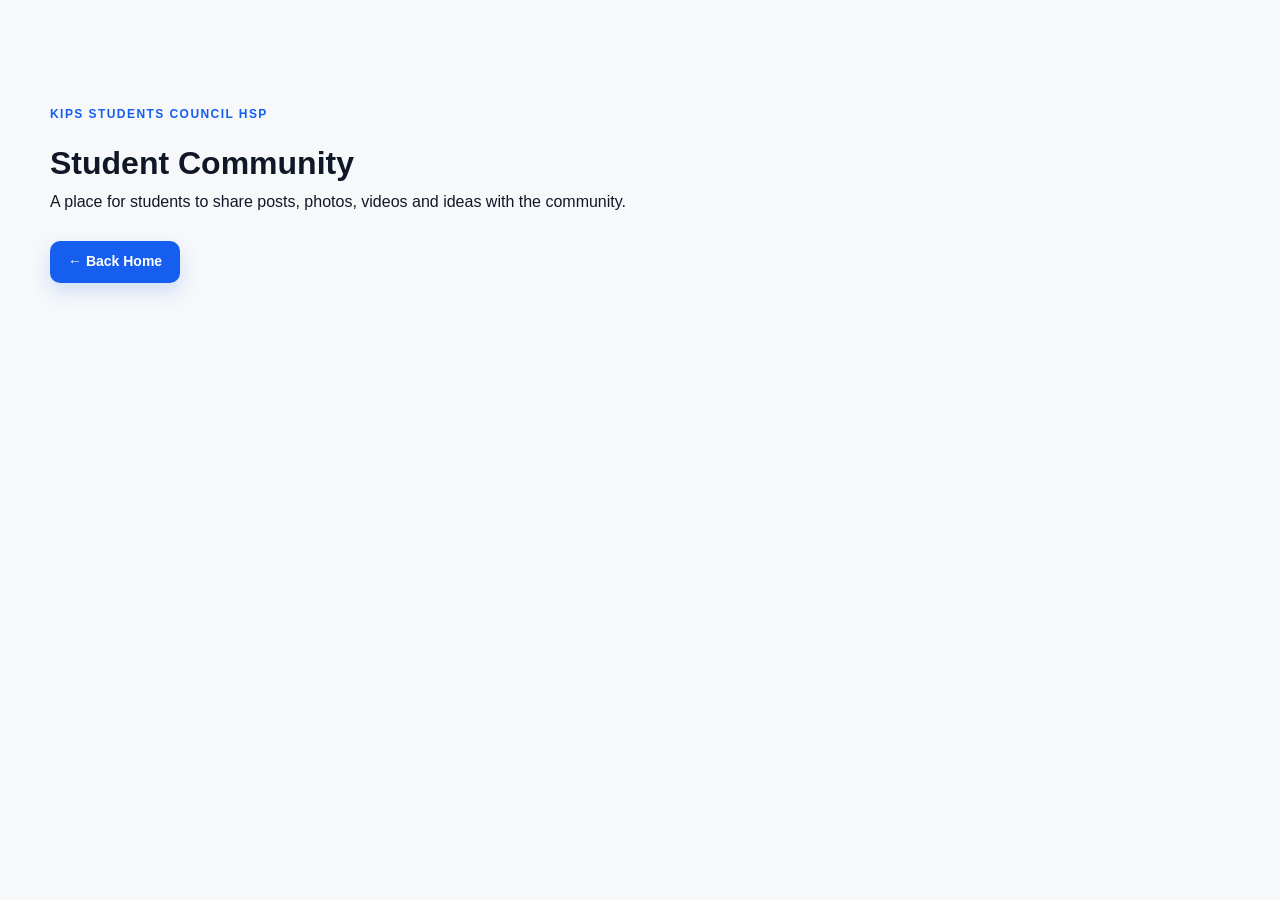
==== community.html @ b3d28a9c "Create community.html Add Community page" ====
<!DOCTYPE html>
<html lang="en">
<head>
    <meta charset="UTF-8">
    <meta name="viewport" content="width=device-width, initial-scale=1.0">

    <title>Community | KIPS Students Council HSP</title>

    <link rel="stylesheet" href="css/style.css">
</head>

<body>

    <main class="section">

        <div class="container">

            <span class="eyebrow">
                KIPS Students Council HSP
            </span>

            <h1>
                Student Community
            </h1>

            <p>
                A place for students to share posts,
                photos, videos and ideas with the community.
            </p>

            <br>

            <a href="index.html" class="btn btn-primary">
                ← Back Home
            </a>

        </div>

    </main>

    <script src="js/app.js"></script>

</body>
</html>
---- css/style.css ----
:root {
    --bg: #f7f8fa;
    --surface: #ffffff;
    --surface-dark: #101828;

    --text: #101828;
    --muted: #667085;

    --primary: #155eef;
    --primary-dark: #004eeb;

    --border: #e4e7ec;

    --radius: 18px;

    --container: 1180px;
}


* {
    margin: 0;
    padding: 0;
    box-sizing: border-box;
}


html {
    scroll-behavior: smooth;
}


body {
    font-family: Arial, Helvetica, sans-serif;
    background: var(--bg);
    color: var(--text);
    line-height: 1.6;
}


a {
    color: inherit;
    text-decoration: none;
}


.container {
    width: min(1180px, calc(100% - 40px));
    margin: 0 auto;
}


/* HEADER */

.site-header {
    position: sticky;
    top: 0;
    z-index: 100;

    background: rgba(255, 255, 255, 0.96);
    border-bottom: 1px solid var(--border);
}


.nav-container {
    min-height: 76px;

    display: flex;
    align-items: center;
    justify-content: space-between;

    gap: 24px;
}


.brand {
    display: flex;
    align-items: center;
    gap: 10px;

    flex-shrink: 0;
}


.brand-mark {
    width: 42px;
    height: 42px;

    display: grid;
    place-items: center;

    border-radius: 12px;

    background: var(--primary);
    color: white;

    font-size: 20px;
    font-weight: 800;
}


.brand-text {
    display: flex;
    flex-direction: column;

    line-height: 1.1;
}


.brand-text strong {
    font-size: 15px;
}


.brand-text small {
    margin-top: 3px;

    color: var(--muted);

    font-size: 10px;
}


.main-nav {
    display: flex;
    align-items: center;
    gap: 20px;
}


.main-nav a {
    color: #475467;
    font-size: 14px;
    font-weight: 600;

    transition:
        color 0.2s ease,
        transform 0.2s ease;
}


.main-nav a:hover {
    color: var(--primary);
    transform: translateY(-1px);
}


.nav-actions {
    display: flex;
    gap: 10px;
}


/* BUTTONS */

.btn {
    display: inline-flex;
    align-items: center;
    justify-content: center;

    min-height: 42px;
    padding: 0 18px;

    border-radius: 10px;

    font-size: 14px;
    font-weight: 700;

    transition:
        transform 0.2s ease,
        box-shadow 0.2s ease,
        background 0.2s ease;
}


.btn:hover {
    transform: translateY(-2px);
}


.btn-primary {
    background: var(--primary);
    color: white;

    box-shadow: 0 8px 20px rgba(21, 94, 239, 0.18);
}


.btn-primary:hover {
    background: var(--primary-dark);
}


.btn-outline {
    border: 1px solid var(--border);
    background: white;
}


.btn-secondary {
    background: white;
    border: 1px solid var(--border);
}


.btn-large {
    min-height: 50px;
    padding: 0 22px;
}


/* HERO */

.hero {
    min-height: 610px;

    display: flex;
    align-items: center;

    background:
        radial-gradient(
            circle at 80% 20%,
            rgba(21, 94, 239, 0.10),
            transparent 35%
        ),
        var(--bg);
}


.hero-content {
    padding: 100px 0;
}


.hero-copy {
    max-width: 720px;
}


.eyebrow {
    display: inline-block;

    margin-bottom: 14px;

    color: var(--primary);

    font-size: 12px;
    font-weight: 800;
    letter-spacing: 0.12em;
    text-transform: uppercase;
}


.hero h1 {
    max-width: 760px;

    font-size: clamp(48px, 7vw, 82px);
    line-height: 0.98;
    letter-spacing: -0.05em;

    margin-bottom: 26px;
}


.hero h1 span {
    display: block;
    color: var(--primary);
}


.hero p {
    max-width: 620px;

    color: var(--muted);

    font-size: 18px;

    margin-bottom: 34px;
}


.hero-actions {
    display: flex;
    flex-wrap: wrap;
    gap: 12px;
}


/* SECTIONS */

.section {
    padding: 100px 0;
}


.section-alt {
    background: white;
}


.section-heading {
    display: flex;
    align-items: end;
    justify-content: space-between;

    gap: 40px;

    margin-bottom: 42px;
}


.section-heading h2 {
    font-size: clamp(32px, 4vw, 48px);
    line-height: 1.05;
    letter-spacing: -0.04em;
}


.section-heading p {
    max-width: 420px;

    color: var(--muted);
}


/* FEATURE CARDS */

.feature-grid {
    display: grid;
    grid-template-columns: repeat(3, 1fr);
    gap: 18px;
}


.feature-card {
    min-height: 270px;

    display: flex;
    flex-direction: column;

    padding: 30px;

    background: var(--surface);

    border: 1px solid var(--border);
    border-radius: var(--radius);

    transition:
        transform 0.25s ease,
        box-shadow 0.25s ease,
        border-color 0.25s ease;
}


.feature-card:hover {
    transform: translateY(-6px);

    border-color: rgba(21, 94, 239, 0.3);

    box-shadow: 0 18px 45px rgba(16, 24, 40, 0.08);
}


.feature-number {
    color: var(--primary);

    font-size: 12px;
    font-weight: 800;
}


.feature-card h3 {
    margin-top: 50px;

    font-size: 24px;
}


.feature-card p {
    margin-top: 10px;

    color: var(--muted);
}


.card-link {
    margin-top: auto;

    color: var(--primary);

    font-size: 14px;
    font-weight: 700;
}


/* EMPTY STATE */

.content-placeholder {
    min-height: 300px;

    display: grid;
    place-items: center;

    border: 1px dashed #cfd4dc;
    border-radius: var(--radius);
}


.empty-state {
    max-width: 480px;

    text-align: center;

    padding: 40px;
}


.empty-icon {
    width: 52px;
    height: 52px;

    display: grid;
    place-items: center;

    margin: 0 auto 20px;

    border-radius: 50%;

    background: #eef4ff;
    color: var(--primary);

    font-size: 25px;
}


.empty-state h3 {
    margin-bottom: 8px;
}


.empty-state p {
    color: var(--muted);
}


/* FOOTER */

.site-footer {
    background: var(--surface-dark);
    color: white;

    padding-top: 60px;
}


.footer-content {
    display: flex;
    justify-content: space-between;

    gap: 40px;
}


.footer-description {
    max-width: 300px;

    margin-top: 18px;

    color: #98a2b3;

    font-size: 14px;
}


.footer-links {
    display: flex;
    flex-wrap: wrap;
    gap: 22px;
}


.footer-links a {
    color: #d0d5dd;

    font-size: 14px;
}


.footer-links a:hover {
    color: white;
}


.footer-bottom {
    display: flex;
    justify-content: space-between;

    margin-top: 50px;
    padding: 20px 0;

    border-top: 1px solid #344054;

    color: #98a2b3;

    font-size: 12px;
}


/* MOBILE */

@media (max-width: 1000px) {

    .main-nav {
        display: none;
    }

}


@media (max-width: 700px) {

    .container {
        width: min(100% - 28px, 1180px);
    }


    .nav-container {
        min-height: 68px;
    }


    .nav-actions .btn-outline {
        display: none;
    }


    .hero {
        min-height: auto;
    }


    .hero-content {
        padding: 80px 0;
    }


    .hero h1 {
        font-size: clamp(46px, 14vw, 68px);
    }


    .hero p {
        font-size: 16px;
    }


    .section {
        padding: 70px 0;
    }


    .section-heading {
        align-items: start;
        flex-direction: column;
        gap: 15px;
    }


    .feature-grid {
        grid-template-columns: 1fr;
    }


    .footer-content {
        flex-direction: column;
    }


    .footer-bottom {
        flex-direction: column;
        gap: 8px;
    }

}
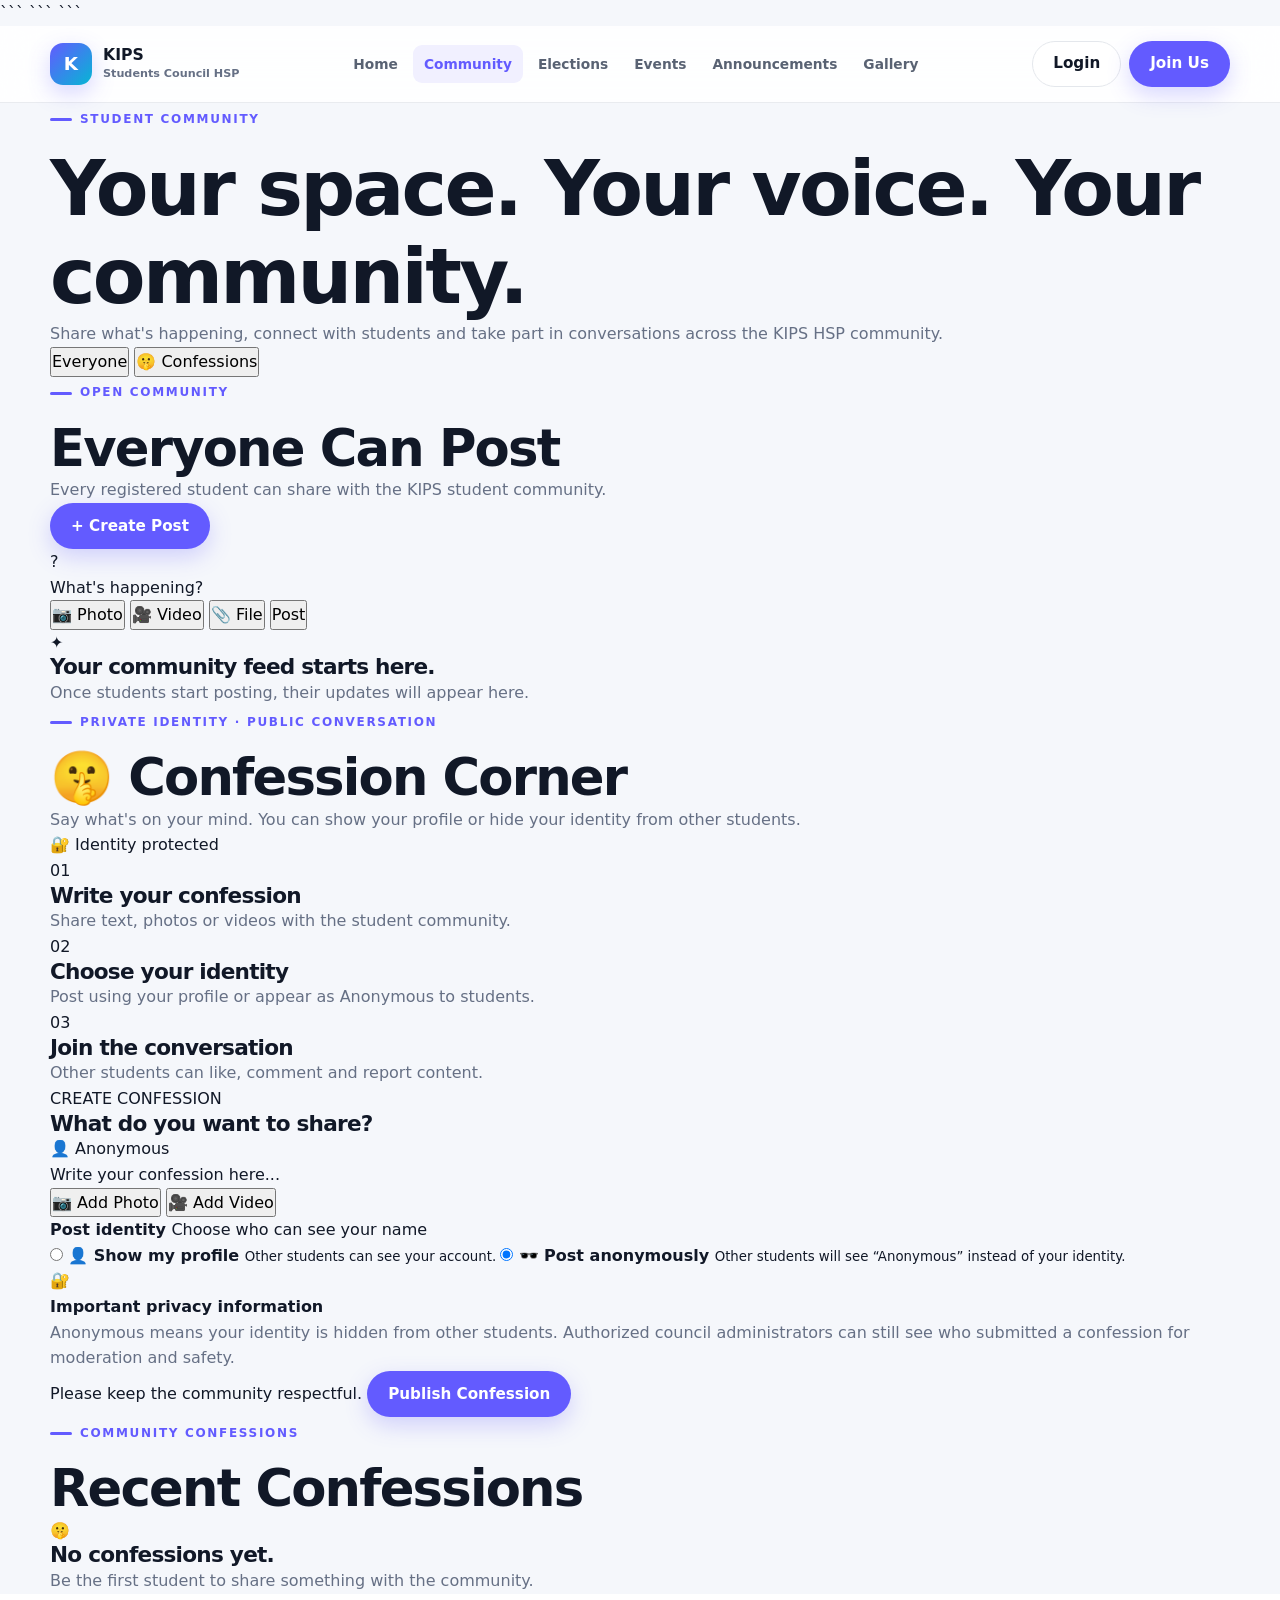
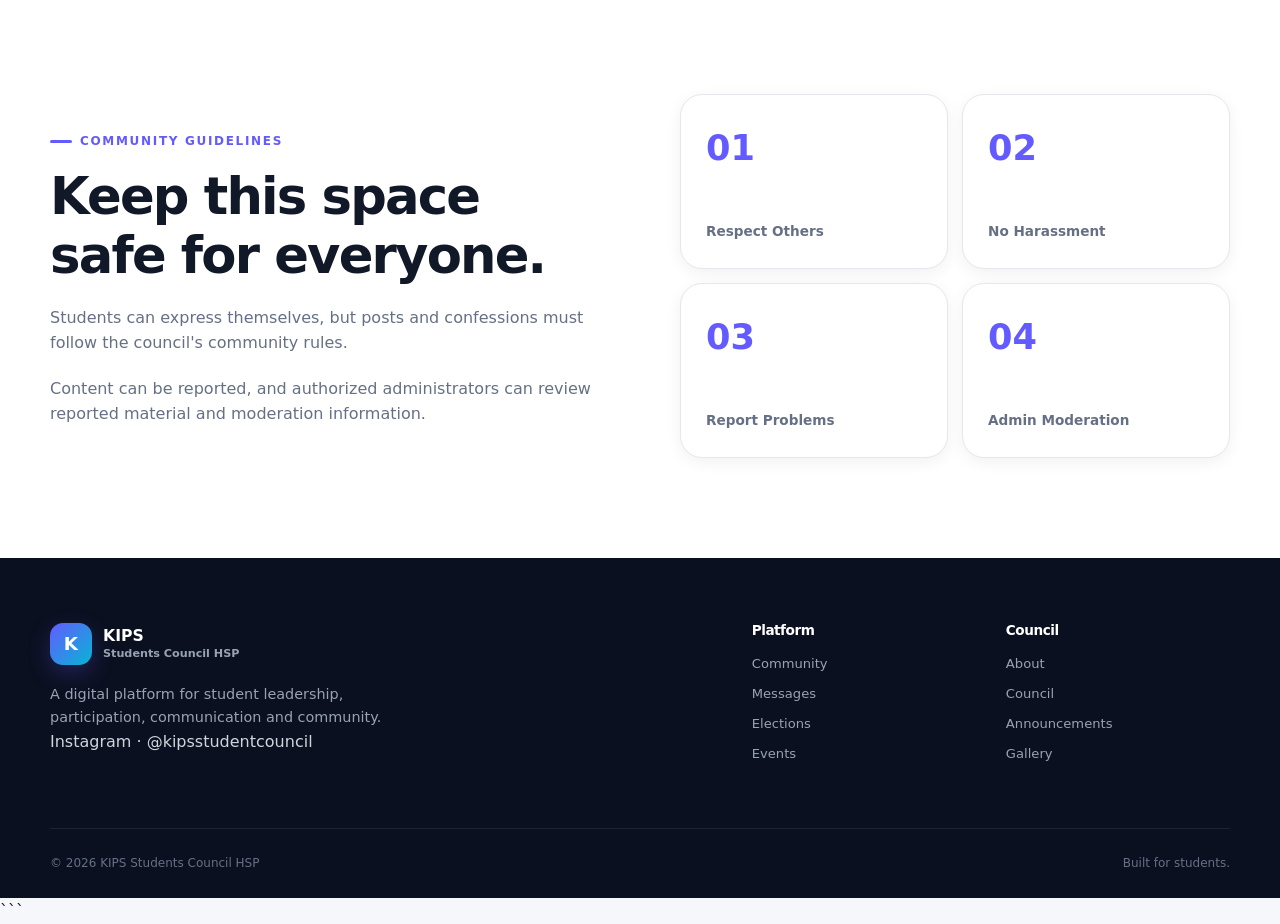
==== commit f2a32e79: "Update community.html" ====
--- a/community.html
+++ b/community.html
@@ -1,44 +1,915 @@
 <!DOCTYPE html>
+
 <html lang="en">
+
 <head>
-    <meta charset="UTF-8">
-    <meta name="viewport" content="width=device-width, initial-scale=1.0">
-
-    <title>Community | KIPS Students Council HSP</title>
-
-    <link rel="stylesheet" href="css/style.css">
+
+```
+<meta charset="UTF-8">
+
+<meta
+    name="viewport"
+    content="width=device-width, initial-scale=1.0"
+>
+
+<meta
+    name="description"
+    content="KIPS Students Council HSP Community — Student posts, discussions and anonymous confessions."
+>
+
+<meta
+    name="theme-color"
+    content="#635bff"
+>
+
+<title>Community — KIPS Students Council HSP</title>
+
+<link
+    rel="stylesheet"
+    href="css/style.css"
+>
+```
+
 </head>
 
 <body>
 
-    <main class="section">
+```
+<!-- =========================
+     HEADER
+========================== -->
+
+<header class="site-header">
+
+    <div class="container nav-wrap">
+
+
+        <a
+            href="index.html"
+            class="brand"
+        >
+
+            <div class="brand-mark">
+                K
+            </div>
+
+            <div class="brand-text">
+
+                <strong>
+                    KIPS
+                </strong>
+
+                <span>
+                    Students Council HSP
+                </span>
+
+            </div>
+
+        </a>
+
+
+        <nav
+            class="main-nav"
+            id="mainNav"
+        >
+
+            <a href="index.html">
+                Home
+            </a>
+
+            <a
+                href="community.html"
+                class="active"
+            >
+                Community
+            </a>
+
+            <a href="elections.html">
+                Elections
+            </a>
+
+            <a href="events.html">
+                Events
+            </a>
+
+            <a href="announcements.html">
+                Announcements
+            </a>
+
+            <a href="gallery.html">
+                Gallery
+            </a>
+
+        </nav>
+
+
+        <div class="nav-actions">
+
+            <a
+                href="login.html"
+                class="btn btn-outline"
+            >
+                Login
+            </a>
+
+            <a
+                href="signup.html"
+                class="btn btn-primary"
+            >
+                Join Us
+            </a>
+
+
+            <button
+                class="mobile-menu-btn"
+                id="mobileMenuBtn"
+                type="button"
+                aria-label="Open navigation menu"
+                aria-expanded="false"
+            >
+                ☰
+            </button>
+
+        </div>
+
+    </div>
+
+</header>
+
+
+
+<!-- =========================
+     MAIN
+========================== -->
+
+<main>
+
+
+    <!-- COMMUNITY HERO -->
+
+    <section class="page-hero">
+
+        <div class="container page-hero-content">
+
+            <span class="eyebrow">
+                STUDENT COMMUNITY
+            </span>
+
+
+            <h1>
+                Your space.
+                Your voice.
+                Your community.
+            </h1>
+
+
+            <p>
+                Share what's happening, connect with
+                students and take part in conversations
+                across the KIPS HSP community.
+            </p>
+
+        </div>
+
+    </section>
+
+
+
+    <!-- COMMUNITY TABS -->
+
+    <section class="community-section">
 
         <div class="container">
 
-            <span class="eyebrow">
-                KIPS Students Council HSP
-            </span>
-
-            <h1>
-                Student Community
-            </h1>
+
+            <div class="community-tabs">
+
+                <button
+                    class="community-tab active"
+                    type="button"
+                >
+                    Everyone
+                </button>
+
+
+                <button
+                    class="community-tab"
+                    type="button"
+                >
+                    🤫 Confessions
+                </button>
+
+            </div>
+
+
+
+            <!-- =========================
+                 EVERYONE CAN POST
+            ========================== -->
+
+            <section class="community-panel">
+
+
+                <div class="community-panel-heading">
+
+                    <div>
+
+                        <span class="eyebrow">
+                            OPEN COMMUNITY
+                        </span>
+
+                        <h2>
+                            Everyone Can Post
+                        </h2>
+
+                        <p>
+                            Every registered student can
+                            share with the KIPS student
+                            community.
+                        </p>
+
+                    </div>
+
+
+                    <button
+                        class="btn btn-primary"
+                        type="button"
+                    >
+                        + Create Post
+                    </button>
+
+                </div>
+
+
+
+                <!-- POST COMPOSER -->
+
+                <div class="post-composer">
+
+                    <div class="composer-avatar">
+                        ?
+                    </div>
+
+
+                    <div class="composer-content">
+
+                        <div class="composer-input">
+                            What's happening?
+                        </div>
+
+
+                        <div class="composer-actions">
+
+                            <button
+                                type="button"
+                                class="composer-action"
+                            >
+                                📷
+                                <span>
+                                    Photo
+                                </span>
+                            </button>
+
+
+                            <button
+                                type="button"
+                                class="composer-action"
+                            >
+                                🎥
+                                <span>
+                                    Video
+                                </span>
+                            </button>
+
+
+                            <button
+                                type="button"
+                                class="composer-action"
+                            >
+                                📎
+                                <span>
+                                    File
+                                </span>
+                            </button>
+
+
+                            <button
+                                type="button"
+                                class="composer-post"
+                            >
+                                Post
+                            </button>
+
+                        </div>
+
+                    </div>
+
+                </div>
+
+
+
+                <!-- FEED -->
+
+                <div class="feed-empty">
+
+                    <div class="feed-empty-icon">
+                        ✦
+                    </div>
+
+
+                    <h3>
+                        Your community feed starts here.
+                    </h3>
+
+
+                    <p>
+                        Once students start posting,
+                        their updates will appear here.
+                    </p>
+
+                </div>
+
+            </section>
+
+
+
+            <!-- =========================
+                 CONFESSION CORNER
+            ========================== -->
+
+            <section class="confession-section">
+
+
+                <div class="confession-header">
+
+
+                    <div>
+
+                        <span class="eyebrow">
+                            PRIVATE IDENTITY · PUBLIC CONVERSATION
+                        </span>
+
+
+                        <h2>
+                            🤫 Confession Corner
+                        </h2>
+
+
+                        <p>
+                            Say what's on your mind.
+                            You can show your profile or
+                            hide your identity from other
+                            students.
+                        </p>
+
+                    </div>
+
+
+                    <div class="confession-badge">
+
+                        <span>
+                            🔐
+                        </span>
+
+                        Identity protected
+
+                    </div>
+
+                </div>
+
+
+
+                <!-- CONFESSION INFO -->
+
+                <div class="confession-info-grid">
+
+
+                    <div class="confession-info-card">
+
+                        <div class="info-number">
+                            01
+                        </div>
+
+
+                        <h3>
+                            Write your confession
+                        </h3>
+
+
+                        <p>
+                            Share text, photos or videos
+                            with the student community.
+                        </p>
+
+                    </div>
+
+
+
+                    <div class="confession-info-card">
+
+                        <div class="info-number">
+                            02
+                        </div>
+
+
+                        <h3>
+                            Choose your identity
+                        </h3>
+
+
+                        <p>
+                            Post using your profile or
+                            appear as Anonymous to students.
+                        </p>
+
+                    </div>
+
+
+
+                    <div class="confession-info-card">
+
+                        <div class="info-number">
+                            03
+                        </div>
+
+
+                        <h3>
+                            Join the conversation
+                        </h3>
+
+
+                        <p>
+                            Other students can like,
+                            comment and report content.
+                        </p>
+
+                    </div>
+
+                </div>
+
+
+
+                <!-- CONFESSION COMPOSER -->
+
+                <div class="confession-composer">
+
+
+                    <div class="confession-composer-top">
+
+                        <div>
+
+                            <span class="composer-label">
+                                CREATE CONFESSION
+                            </span>
+
+
+                            <h3>
+                                What do you want to share?
+                            </h3>
+
+                        </div>
+
+
+                        <span class="anonymous-preview">
+                            👤 Anonymous
+                        </span>
+
+                    </div>
+
+
+
+                    <div
+                        class="confession-textarea"
+                        role="textbox"
+                        aria-label="Confession text"
+                    >
+                        Write your confession here...
+                    </div>
+
+
+
+                    <!-- MEDIA OPTIONS -->
+
+                    <div class="confession-media">
+
+                        <button
+                            type="button"
+                            class="media-button"
+                        >
+                            📷
+                            <span>
+                                Add Photo
+                            </span>
+                        </button>
+
+
+                        <button
+                            type="button"
+                            class="media-button"
+                        >
+                            🎥
+                            <span>
+                                Add Video
+                            </span>
+                        </button>
+
+                    </div>
+
+
+
+                    <!-- IDENTITY CHOICE -->
+
+                    <div class="identity-choice">
+
+                        <div class="identity-choice-heading">
+
+                            <strong>
+                                Post identity
+                            </strong>
+
+                            <span>
+                                Choose who can see your name
+                            </span>
+
+                        </div>
+
+
+                        <label class="identity-option">
+
+                            <input
+                                type="radio"
+                                name="identity"
+                            >
+
+                            <span class="identity-option-content">
+
+                                <strong>
+                                    👤 Show my profile
+                                </strong>
+
+                                <small>
+                                    Other students can see your account.
+                                </small>
+
+                            </span>
+
+                        </label>
+
+
+                        <label class="identity-option selected">
+
+                            <input
+                                type="radio"
+                                name="identity"
+                                checked
+                            >
+
+                            <span class="identity-option-content">
+
+                                <strong>
+                                    🕶️ Post anonymously
+                                </strong>
+
+                                <small>
+                                    Other students will see
+                                    “Anonymous” instead of your identity.
+                                </small>
+
+                            </span>
+
+                        </label>
+
+                    </div>
+
+
+
+                    <!-- ADMIN NOTICE -->
+
+                    <div class="admin-privacy-notice">
+
+                        <span class="admin-privacy-icon">
+                            🔐
+                        </span>
+
+
+                        <div>
+
+                            <strong>
+                                Important privacy information
+                            </strong>
+
+
+                            <p>
+                                Anonymous means your identity
+                                is hidden from other students.
+                                Authorized council administrators
+                                can still see who submitted a
+                                confession for moderation and safety.
+                            </p>
+
+                        </div>
+
+                    </div>
+
+
+
+                    <div class="confession-submit-row">
+
+                        <span>
+                            Please keep the community respectful.
+                        </span>
+
+
+                        <button
+                            type="button"
+                            class="btn btn-primary"
+                        >
+                            Publish Confession
+                        </button>
+
+                    </div>
+
+                </div>
+
+
+
+                <!-- CONFESSION FEED -->
+
+                <div class="confession-feed-heading">
+
+                    <div>
+
+                        <span class="eyebrow">
+                            COMMUNITY CONFESSIONS
+                        </span>
+
+                        <h2>
+                            Recent Confessions
+                        </h2>
+
+                    </div>
+
+                </div>
+
+
+                <div class="confession-empty">
+
+                    <div class="confession-empty-icon">
+                        🤫
+                    </div>
+
+
+                    <h3>
+                        No confessions yet.
+                    </h3>
+
+
+                    <p>
+                        Be the first student to share
+                        something with the community.
+                    </p>
+
+                </div>
+
+            </section>
+
+        </div>
+
+    </section>
+
+
+
+    <!-- COMMUNITY RULES -->
+
+    <section class="section section-alt">
+
+        <div class="container split-section">
+
+            <div>
+
+                <span class="eyebrow">
+                    COMMUNITY GUIDELINES
+                </span>
+
+
+                <h2>
+                    Keep this space safe for everyone.
+                </h2>
+
+
+                <p>
+                    Students can express themselves,
+                    but posts and confessions must
+                    follow the council's community rules.
+                </p>
+
+
+                <p>
+                    Content can be reported, and
+                    authorized administrators can
+                    review reported material and
+                    moderation information.
+                </p>
+
+            </div>
+
+
+            <div class="stats-panel">
+
+
+                <div class="stat">
+
+                    <strong>
+                        01
+                    </strong>
+
+                    <span>
+                        Respect Others
+                    </span>
+
+                </div>
+
+
+                <div class="stat">
+
+                    <strong>
+                        02
+                    </strong>
+
+                    <span>
+                        No Harassment
+                    </span>
+
+                </div>
+
+
+                <div class="stat">
+
+                    <strong>
+                        03
+                    </strong>
+
+                    <span>
+                        Report Problems
+                    </span>
+
+                </div>
+
+
+                <div class="stat">
+
+                    <strong>
+                        04
+                    </strong>
+
+                    <span>
+                        Admin Moderation
+                    </span>
+
+                </div>
+
+            </div>
+
+        </div>
+
+    </section>
+
+
+</main>
+
+
+
+<!-- =========================
+     FOOTER
+========================== -->
+
+<footer class="site-footer">
+
+    <div class="container footer-grid">
+
+
+        <div>
+
+            <a
+                href="index.html"
+                class="brand footer-brand"
+            >
+
+                <div class="brand-mark">
+                    K
+                </div>
+
+                <div class="brand-text">
+
+                    <strong>
+                        KIPS
+                    </strong>
+
+                    <span>
+                        Students Council HSP
+                    </span>
+
+                </div>
+
+            </a>
+
 
             <p>
-                A place for students to share posts,
-                photos, videos and ideas with the community.
+                A digital platform for student
+                leadership, participation,
+                communication and community.
             </p>
 
-            <br>
-
-            <a href="index.html" class="btn btn-primary">
-                ← Back Home
+
+            <a
+                href="https://www.instagram.com/kipsstudentcouncil/"
+                target="_blank"
+                rel="noopener noreferrer"
+                class="footer-instagram"
+            >
+                Instagram · @kipsstudentcouncil
             </a>
 
         </div>
 
-    </main>
-
-    <script src="js/app.js"></script>
+
+
+        <div class="footer-links">
+
+
+            <div>
+
+                <h4>
+                    Platform
+                </h4>
+
+                <a href="community.html">
+                    Community
+                </a>
+
+                <a href="messages.html">
+                    Messages
+                </a>
+
+                <a href="elections.html">
+                    Elections
+                </a>
+
+                <a href="events.html">
+                    Events
+                </a>
+
+            </div>
+
+
+            <div>
+
+                <h4>
+                    Council
+                </h4>
+
+                <a href="about.html">
+                    About
+                </a>
+
+                <a href="council.html">
+                    Council
+                </a>
+
+                <a href="announcements.html">
+                    Announcements
+                </a>
+
+                <a href="gallery.html">
+                    Gallery
+                </a>
+
+            </div>
+
+        </div>
+
+    </div>
+
+
+    <div class="container footer-bottom">
+
+        <span>
+            © 2026 KIPS Students Council HSP
+        </span>
+
+        <span>
+            Built for students.
+        </span>
+
+    </div>
+
+</footer>
+
+
+
+<script src="js/app.js"></script>
+```
 
 </body>
+
 </html>
--- a/css/style.css
+++ b/css/style.css
@@ -1,21 +1,38 @@
 :root {
-    --bg: #f7f8fa;
+    --bg: #f5f7fb;
     --surface: #ffffff;
-    --surface-dark: #101828;
-
-    --text: #101828;
+    --surface-soft: #eef2f8;
+
+    --text: #111827;
     --muted: #667085;
 
-    --primary: #155eef;
-    --primary-dark: #004eeb;
+    --primary: #635bff;
+    --primary-dark: #4f46e5;
+    --secondary: #06b6d4;
+    --accent: #f97316;
+
+    --success: #16a34a;
+    --danger: #ef4444;
 
     --border: #e4e7ec;
 
-    --radius: 18px;
-
-    --container: 1180px;
-}
-
+    --shadow-sm: 0 4px 16px rgba(15, 23, 42, 0.06);
+    --shadow-md: 0 12px 35px rgba(15, 23, 42, 0.09);
+    --shadow-lg: 0 25px 60px rgba(15, 23, 42, 0.12);
+
+    --radius-sm: 10px;
+    --radius-md: 18px;
+    --radius-lg: 28px;
+
+    --max-width: 1180px;
+
+    --transition: 180ms ease;
+}
+
+
+/* ========================================
+   RESET
+======================================== */
 
 * {
     margin: 0;
@@ -23,508 +40,1479 @@
     box-sizing: border-box;
 }
 
-
 html {
     scroll-behavior: smooth;
 }
 
-
 body {
-    font-family: Arial, Helvetica, sans-serif;
+    font-family:
+        Inter,
+        ui-sans-serif,
+        system-ui,
+        -apple-system,
+        BlinkMacSystemFont,
+        "Segoe UI",
+        sans-serif;
+
     background: var(--bg);
     color: var(--text);
+
     line-height: 1.6;
-}
-
+
+    overflow-x: hidden;
+}
+
+img {
+    max-width: 100%;
+    display: block;
+}
 
 a {
     color: inherit;
     text-decoration: none;
 }
 
+button,
+input,
+textarea,
+select {
+    font: inherit;
+}
+
+button {
+    cursor: pointer;
+}
+
+
+/* ========================================
+   GLOBAL
+======================================== */
 
 .container {
-    width: min(1180px, calc(100% - 40px));
-    margin: 0 auto;
-}
-
-
-/* HEADER */
+    width: min(
+        var(--max-width),
+        calc(100% - 40px)
+    );
+
+    margin-inline: auto;
+}
+
+.section {
+    padding: 100px 0;
+}
+
+.section-alt {
+    background: #ffffff;
+}
+
+.eyebrow {
+    display: inline-flex;
+    align-items: center;
+    gap: 8px;
+
+    margin-bottom: 16px;
+
+    color: var(--primary);
+
+    font-size: 0.75rem;
+    font-weight: 800;
+
+    letter-spacing: 0.14em;
+
+    text-transform: uppercase;
+}
+
+.eyebrow::before {
+    content: "";
+
+    width: 22px;
+    height: 3px;
+
+    border-radius: 999px;
+
+    background: var(--primary);
+}
+
+h1,
+h2,
+h3,
+h4 {
+    line-height: 1.15;
+
+    letter-spacing: -0.035em;
+}
+
+h1 {
+    font-size: clamp(
+        2.8rem,
+        6vw,
+        5.7rem
+    );
+}
+
+h2 {
+    font-size: clamp(
+        2rem,
+        4vw,
+        3.4rem
+    );
+}
+
+h3 {
+    font-size: 1.35rem;
+}
+
+p {
+    color: var(--muted);
+}
+
+
+/* ========================================
+   BUTTONS
+======================================== */
+
+.btn {
+    display: inline-flex;
+
+    align-items: center;
+    justify-content: center;
+
+    gap: 9px;
+
+    min-height: 46px;
+
+    padding: 0 20px;
+
+    border: 1px solid transparent;
+
+    border-radius: 999px;
+
+    font-size: 0.95rem;
+    font-weight: 750;
+
+    transition:
+        transform var(--transition),
+        box-shadow var(--transition),
+        background var(--transition),
+        border-color var(--transition);
+}
+
+.btn:hover {
+    transform: translateY(-2px);
+}
+
+.btn-primary {
+    color: #ffffff;
+
+    background: var(--primary);
+
+    box-shadow:
+        0 8px 22px
+        rgba(99, 91, 255, 0.25);
+}
+
+.btn-primary:hover {
+    background: var(--primary-dark);
+
+    box-shadow:
+        0 12px 28px
+        rgba(99, 91, 255, 0.32);
+}
+
+.btn-outline {
+    color: var(--text);
+
+    background: rgba(
+        255,
+        255,
+        255,
+        0.8
+    );
+
+    border-color: var(--border);
+}
+
+.btn-outline:hover {
+    color: var(--primary);
+
+    border-color: var(--primary);
+}
+
+.btn-light {
+    color: var(--primary);
+
+    background: #ffffff;
+}
+
+.btn-large {
+    min-height: 54px;
+
+    padding-inline: 25px;
+}
+
+
+/* ========================================
+   HEADER
+======================================== */
 
 .site-header {
     position: sticky;
+
     top: 0;
+
     z-index: 100;
 
-    background: rgba(255, 255, 255, 0.96);
-    border-bottom: 1px solid var(--border);
-}
-
-
-.nav-container {
+    background:
+        rgba(
+            255,
+            255,
+            255,
+            0.88
+        );
+
+    border-bottom:
+        1px solid
+        rgba(
+            228,
+            231,
+            236,
+            0.8
+        );
+
+    backdrop-filter: blur(18px);
+
+    -webkit-backdrop-filter: blur(18px);
+}
+
+.nav-wrap {
     min-height: 76px;
 
     display: flex;
+
     align-items: center;
+
     justify-content: space-between;
 
     gap: 24px;
 }
 
-
 .brand {
-    display: flex;
+    display: inline-flex;
+
     align-items: center;
-    gap: 10px;
+
+    gap: 11px;
 
     flex-shrink: 0;
 }
-
 
 .brand-mark {
     width: 42px;
     height: 42px;
 
     display: grid;
+
     place-items: center;
 
-    border-radius: 12px;
-
-    background: var(--primary);
-    color: white;
-
-    font-size: 20px;
-    font-weight: 800;
-}
-
+    color: #ffffff;
+
+    font-size: 1.15rem;
+
+    font-weight: 900;
+
+    border-radius: 13px;
+
+    background:
+        linear-gradient(
+            135deg,
+            var(--primary),
+            var(--secondary)
+        );
+
+    box-shadow:
+        0 8px 22px
+        rgba(99, 91, 255, 0.25);
+}
 
 .brand-text {
     display: flex;
+
     flex-direction: column;
 
-    line-height: 1.1;
-}
-
+    line-height: 1.05;
+}
 
 .brand-text strong {
-    font-size: 15px;
-}
-
-
-.brand-text small {
-    margin-top: 3px;
+    font-size: 0.98rem;
+}
+
+.brand-text span {
+    margin-top: 4px;
 
     color: var(--muted);
 
-    font-size: 10px;
-}
-
+    font-size: 0.7rem;
+
+    font-weight: 650;
+}
 
 .main-nav {
     display: flex;
+
     align-items: center;
-    gap: 20px;
-}
-
+
+    justify-content: center;
+
+    gap: 4px;
+}
 
 .main-nav a {
-    color: #475467;
-    font-size: 14px;
-    font-weight: 600;
+    position: relative;
+
+    padding: 8px 11px;
+
+    color: #596273;
+
+    font-size: 0.86rem;
+
+    font-weight: 650;
+
+    border-radius: 9px;
 
     transition:
-        color 0.2s ease,
-        transform 0.2s ease;
-}
-
-
-.main-nav a:hover {
+        color var(--transition),
+        background var(--transition);
+}
+
+.main-nav a:hover,
+.main-nav a.active {
     color: var(--primary);
-    transform: translateY(-1px);
-}
-
+
+    background: #f1f0ff;
+}
 
 .nav-actions {
     display: flex;
-    gap: 10px;
-}
-
-
-/* BUTTONS */
-
-.btn {
-    display: inline-flex;
+
     align-items: center;
+
+    gap: 8px;
+}
+
+
+/* ========================================
+   MOBILE MENU BUTTON
+======================================== */
+
+.mobile-menu-btn {
+    display: none;
+
+    width: 42px;
+    height: 42px;
+
+    align-items: center;
+
     justify-content: center;
 
-    min-height: 42px;
-    padding: 0 18px;
-
-    border-radius: 10px;
-
-    font-size: 14px;
-    font-weight: 700;
+    border: 1px solid var(--border);
+
+    border-radius: 12px;
+
+    color: var(--text);
+
+    background: #ffffff;
+
+    font-size: 1.25rem;
+
+    line-height: 1;
 
     transition:
-        transform 0.2s ease,
-        box-shadow 0.2s ease,
-        background 0.2s ease;
-}
-
-
-.btn:hover {
-    transform: translateY(-2px);
-}
-
-
-.btn-primary {
-    background: var(--primary);
-    color: white;
-
-    box-shadow: 0 8px 20px rgba(21, 94, 239, 0.18);
-}
-
-
-.btn-primary:hover {
-    background: var(--primary-dark);
-}
-
-
-.btn-outline {
-    border: 1px solid var(--border);
-    background: white;
-}
-
-
-.btn-secondary {
-    background: white;
-    border: 1px solid var(--border);
-}
-
-
-.btn-large {
-    min-height: 50px;
-    padding: 0 22px;
-}
-
-
-/* HERO */
+        background var(--transition),
+        color var(--transition),
+        transform var(--transition);
+}
+
+.mobile-menu-btn:hover {
+    color: var(--primary);
+
+    background: #f1f0ff;
+}
+
+.mobile-menu-btn:active {
+    transform: scale(0.94);
+}
+
+
+/* ========================================
+   HERO
+======================================== */
 
 .hero {
-    min-height: 610px;
-
-    display: flex;
-    align-items: center;
+    position: relative;
+
+    padding: 105px 0 90px;
+
+    overflow: hidden;
 
     background:
         radial-gradient(
-            circle at 80% 20%,
-            rgba(21, 94, 239, 0.10),
-            transparent 35%
+            circle at 85% 15%,
+            rgba(
+                99,
+                91,
+                255,
+                0.15
+            ),
+            transparent 30%
         ),
+
+        radial-gradient(
+            circle at 10% 80%,
+            rgba(
+                6,
+                182,
+                212,
+                0.12
+            ),
+            transparent 28%
+        ),
+
         var(--bg);
 }
 
-
-.hero-content {
-    padding: 100px 0;
-}
-
-
-.hero-copy {
-    max-width: 720px;
-}
-
-
-.eyebrow {
-    display: inline-block;
-
-    margin-bottom: 14px;
-
+.hero::after {
+    content: "";
+
+    position: absolute;
+
+    width: 420px;
+    height: 420px;
+
+    right: -180px;
+    bottom: -220px;
+
+    border-radius: 50%;
+
+    background:
+        rgba(
+            249,
+            115,
+            22,
+            0.08
+        );
+
+    filter: blur(20px);
+
+    pointer-events: none;
+}
+
+.hero-grid {
+    position: relative;
+
+    z-index: 1;
+
+    display: grid;
+
+    grid-template-columns:
+        1.05fr
+        0.95fr;
+
+    align-items: center;
+
+    gap: 70px;
+}
+
+.hero-content h1 {
+    max-width: 760px;
+}
+
+.hero-content h1 span {
     color: var(--primary);
-
-    font-size: 12px;
-    font-weight: 800;
-    letter-spacing: 0.12em;
-    text-transform: uppercase;
-}
-
-
-.hero h1 {
-    max-width: 760px;
-
-    font-size: clamp(48px, 7vw, 82px);
-    line-height: 0.98;
-    letter-spacing: -0.05em;
-
-    margin-bottom: 26px;
-}
-
-
-.hero h1 span {
-    display: block;
-    color: var(--primary);
-}
-
-
-.hero p {
-    max-width: 620px;
-
-    color: var(--muted);
-
-    font-size: 18px;
-
-    margin-bottom: 34px;
-}
-
+}
+
+.hero-content > p {
+    max-width: 650px;
+
+    margin-top: 25px;
+
+    font-size: 1.08rem;
+}
 
 .hero-actions {
     display: flex;
+
     flex-wrap: wrap;
+
     gap: 12px;
-}
-
-
-/* SECTIONS */
-
-.section {
-    padding: 100px 0;
-}
-
-
-.section-alt {
-    background: white;
-}
-
+
+    margin-top: 32px;
+}
+
+.hero-note {
+    display: flex;
+
+    align-items: center;
+
+    gap: 9px;
+
+    margin-top: 22px;
+
+    color: var(--muted);
+
+    font-size: 0.84rem;
+
+    font-weight: 600;
+}
+
+.status-dot {
+    width: 9px;
+    height: 9px;
+
+    border-radius: 50%;
+
+    background: var(--success);
+
+    box-shadow:
+        0 0 0 5px
+        rgba(
+            22,
+            163,
+            74,
+            0.1
+        );
+}
+
+
+/* ========================================
+   HERO VISUAL
+======================================== */
+
+.hero-visual {
+    position: relative;
+
+    min-height: 500px;
+
+    display: grid;
+
+    place-items: center;
+}
+
+.hero-card-main {
+    position: relative;
+
+    z-index: 2;
+
+    width: min(
+        100%,
+        410px
+    );
+
+    min-height: 430px;
+
+    padding: 30px;
+
+    display: flex;
+
+    flex-direction: column;
+
+    justify-content: center;
+
+    overflow: hidden;
+
+    border-radius: 32px;
+
+    color: #ffffff;
+
+    background:
+        linear-gradient(
+            145deg,
+            #111827 0%,
+            #25204f 55%,
+            #4338ca 100%
+        );
+
+    box-shadow: var(--shadow-lg);
+
+    transform: rotate(2deg);
+
+    transition:
+        transform 300ms ease;
+}
+
+.hero-card-main:hover {
+    transform:
+        rotate(0deg)
+        translateY(-5px);
+}
+
+.hero-card-main::before {
+    content: "";
+
+    position: absolute;
+
+    width: 220px;
+    height: 220px;
+
+    top: -100px;
+    right: -70px;
+
+    border-radius: 50%;
+
+    background:
+        rgba(
+            6,
+            182,
+            212,
+            0.28
+        );
+}
+
+.hero-card-main::after {
+    content: "";
+
+    position: absolute;
+
+    width: 170px;
+    height: 170px;
+
+    bottom: -100px;
+    left: -70px;
+
+    border-radius: 50%;
+
+    background:
+        rgba(
+            249,
+            115,
+            22,
+            0.25
+        );
+}
+
+.hero-card-top {
+    position: relative;
+
+    z-index: 1;
+
+    display: flex;
+
+    justify-content: space-between;
+
+    align-items: center;
+}
+
+.mini-label {
+    font-size: 0.68rem;
+
+    font-weight: 800;
+
+    letter-spacing: 0.15em;
+
+    opacity: 0.7;
+}
+
+.mini-status {
+    padding: 5px 9px;
+
+    color: #b9f6ca;
+
+    font-size: 0.65rem;
+
+    font-weight: 800;
+
+    border:
+        1px solid
+        rgba(
+            185,
+            246,
+            202,
+            0.25
+        );
+
+    border-radius: 999px;
+
+    background:
+        rgba(
+            185,
+            246,
+            202,
+            0.1
+        );
+}
+
+.hero-symbol {
+    position: relative;
+
+    z-index: 1;
+
+    width: 90px;
+    height: 90px;
+
+    margin: 55px 0 25px;
+
+    display: grid;
+
+    place-items: center;
+
+    border-radius: 25px;
+
+    font-size: 2.7rem;
+
+    font-weight: 950;
+
+    background:
+        linear-gradient(
+            135deg,
+            var(--primary),
+            var(--secondary)
+        );
+
+    box-shadow:
+        0 18px 40px
+        rgba(
+            0,
+            0,
+            0,
+            0.25
+        );
+}
+
+.hero-card-main h3 {
+    position: relative;
+
+    z-index: 1;
+
+    font-size: 2.6rem;
+}
+
+.hero-card-main p {
+    position: relative;
+
+    z-index: 1;
+
+    margin-top: 14px;
+
+    color:
+        rgba(
+            255,
+            255,
+            255,
+            0.72
+        );
+}
+
+.floating-card {
+    position: absolute;
+
+    z-index: 4;
+
+    display: flex;
+
+    flex-direction: column;
+
+    min-width: 180px;
+
+    padding: 15px 18px;
+
+    border:
+        1px solid
+        rgba(
+            255,
+            255,
+            255,
+            0.75
+        );
+
+    border-radius: 17px;
+
+    background:
+        rgba(
+            255,
+            255,
+            255,
+            0.94
+        );
+
+    box-shadow: var(--shadow-md);
+
+    backdrop-filter: blur(12px);
+
+    animation:
+        floatCard
+        4s ease-in-out infinite;
+}
+
+.floating-card strong {
+    font-size: 0.88rem;
+}
+
+.floating-card span {
+    margin-top: 3px;
+
+    color: var(--muted);
+
+    font-size: 0.72rem;
+}
+
+.floating-card-one {
+    top: 55px;
+
+    right: -5px;
+}
+
+.floating-card-two {
+    bottom: 50px;
+
+    left: -30px;
+
+    animation-delay: 1.2s;
+}
+
+@keyframes floatCard {
+
+    0%,
+    100% {
+        transform:
+            translateY(0);
+    }
+
+    50% {
+        transform:
+            translateY(-9px);
+    }
+}
+
+
+/* ========================================
+   SECTION HEADINGS
+======================================== */
 
 .section-heading {
     display: flex;
+
     align-items: end;
+
     justify-content: space-between;
 
-    gap: 40px;
-
-    margin-bottom: 42px;
-}
-
+    gap: 35px;
+
+    margin-bottom: 45px;
+}
 
 .section-heading h2 {
-    font-size: clamp(32px, 4vw, 48px);
-    line-height: 1.05;
-    letter-spacing: -0.04em;
-}
-
-
-.section-heading p {
-    max-width: 420px;
-
-    color: var(--muted);
-}
-
-
-/* FEATURE CARDS */
+    max-width: 650px;
+}
+
+.section-heading > p {
+    max-width: 430px;
+}
+
+
+/* ========================================
+   FEATURE CARDS
+======================================== */
 
 .feature-grid {
     display: grid;
-    grid-template-columns: repeat(3, 1fr);
+
+    grid-template-columns:
+        repeat(4, 1fr);
+
     gap: 18px;
 }
 
-
 .feature-card {
-    min-height: 270px;
+    position: relative;
+
+    min-height: 290px;
 
     display: flex;
+
     flex-direction: column;
 
-    padding: 30px;
-
-    background: var(--surface);
-
-    border: 1px solid var(--border);
-    border-radius: var(--radius);
+    padding: 25px;
+
+    overflow: hidden;
+
+    border:
+        1px solid
+        var(--border);
+
+    border-radius: var(--radius-md);
+
+    background:
+        var(--surface);
+
+    box-shadow:
+        var(--shadow-sm);
 
     transition:
-        transform 0.25s ease,
-        box-shadow 0.25s ease,
-        border-color 0.25s ease;
-}
-
+        transform 220ms ease,
+        box-shadow 220ms ease,
+        border-color 220ms ease;
+}
 
 .feature-card:hover {
-    transform: translateY(-6px);
-
-    border-color: rgba(21, 94, 239, 0.3);
-
-    box-shadow: 0 18px 45px rgba(16, 24, 40, 0.08);
-}
-
-
-.feature-number {
+    transform:
+        translateY(-7px);
+
+    border-color:
+        rgba(
+            99,
+            91,
+            255,
+            0.3
+        );
+
+    box-shadow:
+        var(--shadow-md);
+}
+
+.feature-icon {
+    width: 46px;
+    height: 46px;
+
+    display: grid;
+
+    place-items: center;
+
+    margin-bottom: 30px;
+
     color: var(--primary);
 
-    font-size: 12px;
+    font-size: 0.78rem;
+
+    font-weight: 850;
+
+    border-radius: 13px;
+
+    background: #f0efff;
+}
+
+.feature-card p {
+    margin-top: 12px;
+
+    font-size: 0.9rem;
+}
+
+.feature-link {
+    margin-top: auto;
+
+    padding-top: 24px;
+
+    color: var(--primary);
+
+    font-size: 0.83rem;
+
     font-weight: 800;
 }
 
 
-.feature-card h3 {
-    margin-top: 50px;
-
-    font-size: 24px;
-}
-
-
-.feature-card p {
-    margin-top: 10px;
-
+/* ========================================
+   SPLIT SECTION
+======================================== */
+
+.split-section {
+    display: grid;
+
+    grid-template-columns:
+        1fr 1fr;
+
+    align-items: center;
+
+    gap: 80px;
+}
+
+.split-section h2 {
+    max-width: 650px;
+}
+
+.split-section p {
+    max-width: 620px;
+
+    margin-top: 20px;
+}
+
+.split-section .btn {
+    margin-top: 28px;
+}
+
+.stats-panel {
+    display: grid;
+
+    grid-template-columns:
+        repeat(2, 1fr);
+
+    gap: 14px;
+}
+
+.stat {
+    min-height: 175px;
+
+    padding: 25px;
+
+    display: flex;
+
+    flex-direction: column;
+
+    justify-content: space-between;
+
+    border:
+        1px solid
+        var(--border);
+
+    border-radius: 22px;
+
+    background:
+        var(--surface);
+
+    box-shadow:
+        var(--shadow-sm);
+
+    transition:
+        transform 200ms ease;
+}
+
+.stat:hover {
+    transform:
+        translateY(-4px);
+}
+
+.stat strong {
+    color: var(--primary);
+
+    font-size: 2.2rem;
+}
+
+.stat span {
     color: var(--muted);
-}
-
-
-.card-link {
-    margin-top: auto;
-
+
+    font-size: 0.85rem;
+
+    font-weight: 700;
+}
+
+
+/* ========================================
+   UPDATES
+======================================== */
+
+.text-link {
     color: var(--primary);
 
-    font-size: 14px;
-    font-weight: 700;
-}
-
-
-/* EMPTY STATE */
-
-.content-placeholder {
-    min-height: 300px;
-
+    font-size: 0.9rem;
+
+    font-weight: 800;
+}
+
+.updates-grid {
     display: grid;
-    place-items: center;
-
-    border: 1px dashed #cfd4dc;
-    border-radius: var(--radius);
-}
-
-
-.empty-state {
-    max-width: 480px;
-
-    text-align: center;
-
-    padding: 40px;
-}
-
-
-.empty-icon {
-    width: 52px;
-    height: 52px;
-
+
+    grid-template-columns:
+        repeat(3, 1fr);
+
+    gap: 18px;
+}
+
+.update-card {
+    padding: 27px;
+
+    border:
+        1px solid
+        var(--border);
+
+    border-radius:
+        var(--radius-md);
+
+    background:
+        var(--surface);
+
+    box-shadow:
+        var(--shadow-sm);
+}
+
+.update-tag {
+    display: inline-flex;
+
+    padding: 6px 9px;
+
+    color: var(--primary);
+
+    font-size: 0.65rem;
+
+    font-weight: 850;
+
+    letter-spacing: 0.1em;
+
+    border-radius: 999px;
+
+    background: #f0efff;
+}
+
+.update-card h3 {
+    margin-top: 20px;
+}
+
+.update-card p {
+    margin-top: 12px;
+
+    font-size: 0.9rem;
+}
+
+.update-date {
+    display: block;
+
+    margin-top: 25px;
+
+    color: #98a2b3;
+
+    font-size: 0.72rem;
+
+    font-weight: 650;
+}
+
+
+/* ========================================
+   CTA
+======================================== */
+
+.cta-section {
+    padding: 75px 0;
+
+    color: #ffffff;
+
+    background:
+        linear-gradient(
+            125deg,
+            #111827,
+            #312e81 55%,
+            #155e75
+        );
+}
+
+.cta-content {
+    display: flex;
+
+    align-items: center;
+
+    justify-content: space-between;
+
+    gap: 45px;
+}
+
+.cta-content .eyebrow {
+    color: #b9b5ff;
+}
+
+.cta-content .eyebrow::before {
+    background: #b9b5ff;
+}
+
+.cta-content h2 {
+    max-width: 650px;
+}
+
+.cta-content p {
+    max-width: 620px;
+
+    margin-top: 15px;
+
+    color:
+        rgba(
+            255,
+            255,
+            255,
+            0.7
+        );
+}
+
+
+/* ========================================
+   FOOTER
+======================================== */
+
+.site-footer {
+    padding-top: 65px;
+
+    color: #d0d5dd;
+
+    background: #0b1020;
+}
+
+.footer-grid {
     display: grid;
-    place-items: center;
-
-    margin: 0 auto 20px;
-
-    border-radius: 50%;
-
-    background: #eef4ff;
-    color: var(--primary);
-
-    font-size: 25px;
-}
-
-
-.empty-state h3 {
-    margin-bottom: 8px;
-}
-
-
-.empty-state p {
-    color: var(--muted);
-}
-
-
-/* FOOTER */
-
-.site-footer {
-    background: var(--surface-dark);
-    color: white;
-
-    padding-top: 60px;
-}
-
-
-.footer-content {
+
+    grid-template-columns:
+        1.3fr 1fr;
+
+    gap: 80px;
+
+    padding-bottom: 55px;
+}
+
+.footer-brand
+.brand-text strong {
+    color: #ffffff;
+}
+
+.footer-brand
+.brand-text span {
+    color: #98a2b3;
+}
+
+.site-footer p {
+    max-width: 390px;
+
+    margin-top: 18px;
+
+    color: #98a2b3;
+
+    font-size: 0.9rem;
+}
+
+.footer-links {
+    display: grid;
+
+    grid-template-columns:
+        repeat(2, 1fr);
+
+    gap: 30px;
+}
+
+.footer-links div {
     display: flex;
+
+    flex-direction: column;
+
+    align-items: flex-start;
+}
+
+.footer-links h4 {
+    margin-bottom: 15px;
+
+    color: #ffffff;
+
+    font-size: 0.85rem;
+}
+
+.footer-links a {
+    margin-bottom: 9px;
+
+    color: #98a2b3;
+
+    font-size: 0.82rem;
+
+    transition:
+        color var(--transition);
+}
+
+.footer-links a:hover {
+    color: #ffffff;
+}
+
+.footer-bottom {
+    min-height: 70px;
+
+    display: flex;
+
+    align-items: center;
+
     justify-content: space-between;
 
-    gap: 40px;
-}
-
-
-.footer-description {
-    max-width: 300px;
-
-    margin-top: 18px;
-
-    color: #98a2b3;
-
-    font-size: 14px;
-}
-
-
-.footer-links {
-    display: flex;
-    flex-wrap: wrap;
-    gap: 22px;
-}
-
-
-.footer-links a {
-    color: #d0d5dd;
-
-    font-size: 14px;
-}
-
-
-.footer-links a:hover {
-    color: white;
-}
-
-
-.footer-bottom {
-    display: flex;
-    justify-content: space-between;
-
-    margin-top: 50px;
-    padding: 20px 0;
-
-    border-top: 1px solid #344054;
-
-    color: #98a2b3;
-
-    font-size: 12px;
-}
-
-
-/* MOBILE */
-
-@media (max-width: 1000px) {
+    gap: 20px;
+
+    border-top:
+        1px solid
+        rgba(
+            255,
+            255,
+            255,
+            0.08
+        );
+
+    color: #667085;
+
+    font-size: 0.75rem;
+}
+
+
+/* ========================================
+   TABLET
+======================================== */
+
+@media (max-width: 1050px) {
+
+    .mobile-menu-btn {
+        display: inline-flex;
+    }
+
 
     .main-nav {
+        position: absolute;
+
+        top: calc(100% + 8px);
+
+        left: 14px;
+        right: 14px;
+
         display: none;
-    }
-
-}
-
+
+        flex-direction: column;
+
+        align-items: stretch;
+
+        padding: 10px;
+
+        border:
+            1px solid
+            var(--border);
+
+        border-radius: 18px;
+
+        background:
+            rgba(
+                255,
+                255,
+                255,
+                0.97
+            );
+
+        box-shadow:
+            var(--shadow-md);
+
+        backdrop-filter: blur(18px);
+
+        -webkit-backdrop-filter: blur(18px);
+    }
+
+
+    .main-nav.mobile-open {
+        display: flex;
+
+        animation:
+            mobileMenuIn
+            180ms ease forwards;
+    }
+
+
+    .main-nav a {
+        width: 100%;
+
+        padding: 13px 14px;
+
+        border-radius: 11px;
+
+        font-size: 0.9rem;
+    }
+
+
+    .main-nav a:hover,
+    .main-nav a.active {
+        background: #f1f0ff;
+    }
+
+
+    .hero-grid {
+        grid-template-columns: 1fr;
+
+        gap: 55px;
+    }
+
+
+    .hero-content {
+        text-align: center;
+    }
+
+
+    .hero-content > p {
+        margin-inline: auto;
+    }
+
+
+    .hero-actions,
+    .hero-note {
+        justify-content: center;
+    }
+
+
+    .hero-visual {
+        min-height: 450px;
+    }
+
+
+    .feature-grid {
+        grid-template-columns:
+            repeat(2, 1fr);
+    }
+
+
+    .split-section {
+        grid-template-columns: 1fr;
+
+        gap: 50px;
+    }
+
+
+    .updates-grid {
+        grid-template-columns:
+            repeat(2, 1fr);
+    }
+}
+
+
+@keyframes mobileMenuIn {
+
+    from {
+        opacity: 0;
+
+        transform:
+            translateY(-8px);
+    }
+
+    to {
+        opacity: 1;
+
+        transform:
+            translateY(0);
+    }
+}
+
+
+/* ========================================
+   MOBILE
+======================================== */
 
 @media (max-width: 700px) {
 
     .container {
-        width: min(100% - 28px, 1180px);
-    }
-
-
-    .nav-container {
+        width:
+            min(
+                var(--max-width),
+                calc(100% - 28px)
+            );
+    }
+
+
+    .section {
+        padding: 70px 0;
+    }
+
+
+    .nav-wrap {
         min-height: 68px;
+    }
+
+
+    .brand-mark {
+        width: 38px;
+        height: 38px;
+
+        border-radius: 11px;
+    }
+
+
+    .brand-text span {
+        display: none;
     }
 
 
@@ -533,51 +1521,249 @@
     }
 
 
+    .nav-actions .btn {
+        min-height: 40px;
+
+        padding-inline: 15px;
+
+        font-size: 0.78rem;
+    }
+
+
     .hero {
-        min-height: auto;
-    }
-
-
-    .hero-content {
-        padding: 80px 0;
-    }
-
-
-    .hero h1 {
-        font-size: clamp(46px, 14vw, 68px);
-    }
-
-
-    .hero p {
-        font-size: 16px;
-    }
-
-
-    .section {
-        padding: 70px 0;
+        padding: 70px 0 65px;
+    }
+
+
+    .hero-content h1 {
+        font-size:
+            clamp(
+                2.55rem,
+                13vw,
+                4rem
+            );
+    }
+
+
+    .hero-content > p {
+        font-size: 0.95rem;
+    }
+
+
+    .hero-actions {
+        flex-direction: column;
+    }
+
+
+    .hero-actions .btn {
+        width: 100%;
+    }
+
+
+    .hero-visual {
+        min-height: 410px;
+    }
+
+
+    .hero-card-main {
+        width:
+            calc(
+                100% - 25px
+            );
+
+        min-height: 380px;
+
+        padding: 25px;
+
+        border-radius: 25px;
+    }
+
+
+    .hero-symbol {
+        margin-top: 42px;
+    }
+
+
+    .hero-card-main h3 {
+        font-size: 2.1rem;
+    }
+
+
+    .floating-card {
+        min-width: 145px;
+
+        padding: 12px 14px;
+    }
+
+
+    .floating-card-one {
+        top: 18px;
+
+        right: -5px;
+    }
+
+
+    .floating-card-two {
+        bottom: 18px;
+
+        left: -5px;
     }
 
 
     .section-heading {
-        align-items: start;
+        align-items: flex-start;
+
         flex-direction: column;
+
         gap: 15px;
-    }
-
-
-    .feature-grid {
+
+        margin-bottom: 30px;
+    }
+
+
+    .feature-grid,
+    .updates-grid {
         grid-template-columns: 1fr;
     }
 
 
-    .footer-content {
+    .feature-card {
+        min-height: 245px;
+    }
+
+
+    .stats-panel {
+        grid-template-columns:
+            1fr 1fr;
+    }
+
+
+    .stat {
+        min-height: 140px;
+    }
+
+
+    .cta-content {
         flex-direction: column;
+
+        align-items: flex-start;
+    }
+
+
+    .cta-content .btn {
+        width: 100%;
+    }
+
+
+    .footer-grid {
+        grid-template-columns: 1fr;
+
+        gap: 45px;
     }
 
 
     .footer-bottom {
+        min-height: 85px;
+
+        align-items: flex-start;
+
+        justify-content: center;
+
         flex-direction: column;
-        gap: 8px;
-    }
-
-}
+
+        padding: 18px 0;
+    }
+}
+
+
+/* ========================================
+   SMALL PHONES
+======================================== */
+
+@media (max-width: 450px) {
+
+    .nav-actions {
+        gap: 6px;
+    }
+
+
+    .nav-actions .btn-primary {
+        min-height: 40px;
+
+        padding-inline: 13px;
+
+        font-size: 0.76rem;
+    }
+
+
+    .mobile-menu-btn {
+        width: 40px;
+        height: 40px;
+    }
+
+
+    .hero-card-main {
+        min-height: 350px;
+    }
+
+
+    .hero-card-main h3 {
+        font-size: 1.8rem;
+    }
+
+
+    .floating-card {
+        min-width: 130px;
+
+        padding: 10px 12px;
+    }
+
+
+    .stats-panel {
+        grid-template-columns: 1fr;
+    }
+}
+
+
+/* ========================================
+   ACCESSIBILITY
+======================================== */
+
+:focus-visible {
+    outline:
+        3px solid
+        rgba(
+            99,
+            91,
+            255,
+            0.35
+        );
+
+    outline-offset: 3px;
+}
+
+
+/* ========================================
+   REDUCED MOTION
+======================================== */
+
+@media (prefers-reduced-motion: reduce) {
+
+    html {
+        scroll-behavior: auto;
+    }
+
+
+    *,
+    *::before,
+    *::after {
+        animation-duration:
+            0.01ms !important;
+
+        animation-iteration-count:
+            1 !important;
+
+        transition-duration:
+            0.01ms !important;
+    }
+}
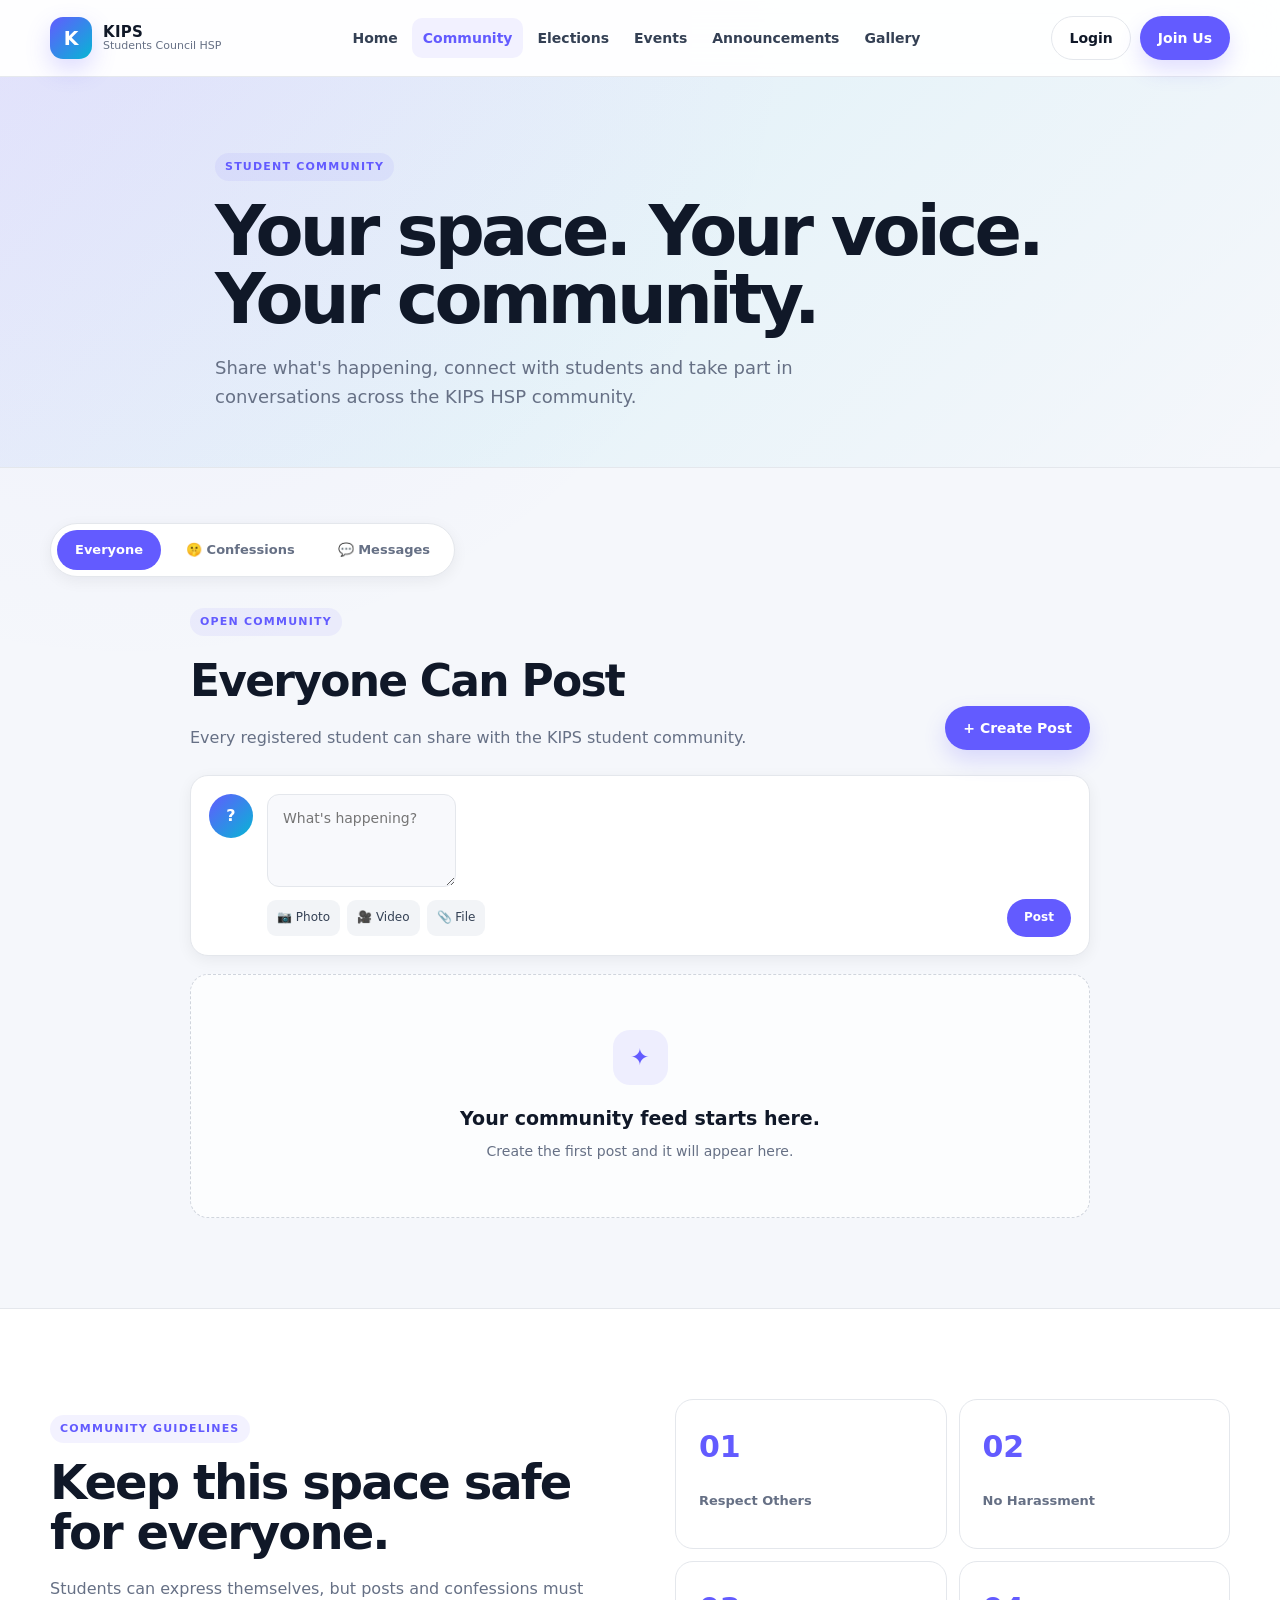
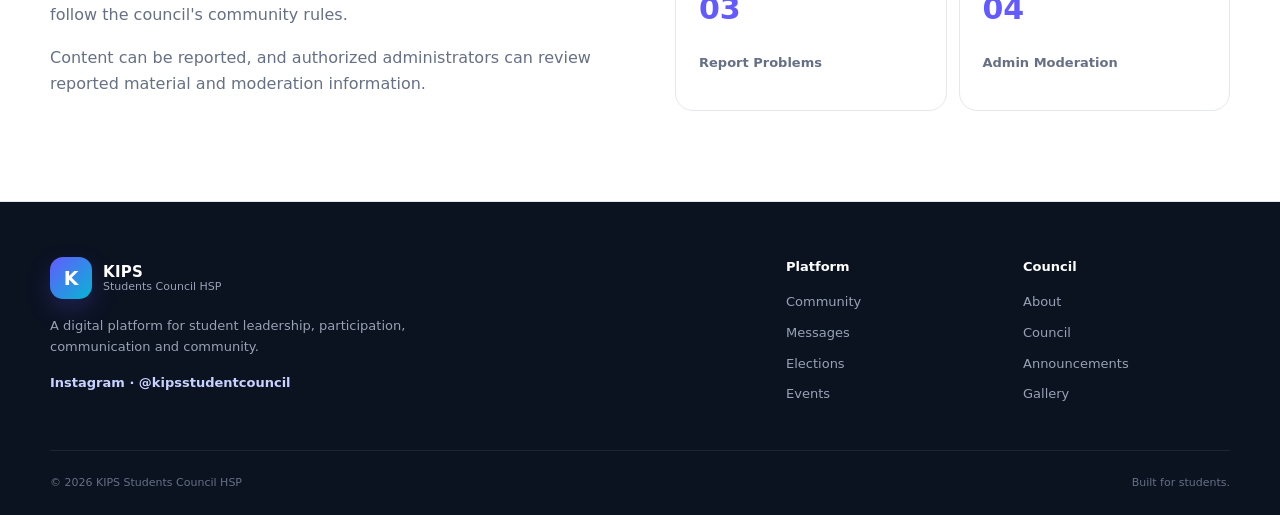
==== commit bb93870a: "Update community.html" ====
--- a/community.html
+++ b/community.html
@@ -1,81 +1,54 @@
 <!DOCTYPE html>
-
 <html lang="en">
-
 <head>
-
-```
-<meta charset="UTF-8">
-
-<meta
-    name="viewport"
-    content="width=device-width, initial-scale=1.0"
->
-
-<meta
-    name="description"
-    content="KIPS Students Council HSP Community — Student posts, discussions and anonymous confessions."
->
-
-<meta
-    name="theme-color"
-    content="#635bff"
->
-
-<title>Community — KIPS Students Council HSP</title>
-
-<link
-    rel="stylesheet"
-    href="css/style.css"
->
-```
-
+    <meta charset="UTF-8">
+
+    <meta
+        name="viewport"
+        content="width=device-width, initial-scale=1.0"
+    >
+
+    <meta
+        name="description"
+        content="KIPS Students Council HSP Community — Student posts, discussions and anonymous confessions."
+    >
+
+    <meta
+        name="theme-color"
+        content="#635bff"
+    >
+
+    <title>Community — KIPS Students Council HSP</title>
+
+    <link
+        rel="stylesheet"
+        href="css/style.css"
+    >
 </head>
 
 <body>
 
-```
-<!-- =========================
-     HEADER
-========================== -->
-
 <header class="site-header">
 
     <div class="container nav-wrap">
-
 
         <a
             href="index.html"
             class="brand"
         >
-
-            <div class="brand-mark">
-                K
+            <div class="brand-mark">K</div>
+
+            <div class="brand-text">
+                <strong>KIPS</strong>
+                <span>Students Council HSP</span>
             </div>
-
-            <div class="brand-text">
-
-                <strong>
-                    KIPS
-                </strong>
-
-                <span>
-                    Students Council HSP
-                </span>
-
-            </div>
-
         </a>
-
 
         <nav
             class="main-nav"
             id="mainNav"
         >
-
-            <a href="index.html">
-                Home
-            </a>
+            <a href="index.html">Home</a>
 
             <a
                 href="community.html"
@@ -84,24 +57,16 @@
                 Community
             </a>
 
-            <a href="elections.html">
-                Elections
-            </a>
-
-            <a href="events.html">
-                Events
-            </a>
+            <a href="elections.html">Elections</a>
+
+            <a href="events.html">Events</a>
 
             <a href="announcements.html">
                 Announcements
             </a>
 
-            <a href="gallery.html">
-                Gallery
-            </a>
-
+            <a href="gallery.html">Gallery</a>
         </nav>
-
 
         <div class="nav-actions">
 
@@ -118,7 +83,6 @@
             >
                 Join Us
             </a>
-
 
             <button
                 class="mobile-menu-btn"
@@ -137,15 +101,9 @@
 </header>
 
 
-
-<!-- =========================
-     MAIN
-========================== -->
-
 <main>
 
-
-    <!-- COMMUNITY HERO -->
+    <!-- HERO -->
 
     <section class="page-hero">
 
@@ -154,7 +112,6 @@
             <span class="eyebrow">
                 STUDENT COMMUNITY
             </span>
-
 
             <h1>
                 Your space.
@@ -162,7 +119,6 @@
                 Your community.
             </h1>
 
-
             <p>
                 Share what's happening, connect with
                 students and take part in conversations
@@ -174,41 +130,65 @@
     </section>
 
 
-
-    <!-- COMMUNITY TABS -->
+    <!-- COMMUNITY -->
 
     <section class="community-section">
 
         <div class="container">
 
-
-            <div class="community-tabs">
+            <!-- TABS -->
+
+            <div
+                class="community-tabs"
+                role="tablist"
+                aria-label="Community sections"
+            >
 
                 <button
                     class="community-tab active"
+                    id="everyoneTab"
                     type="button"
+                    role="tab"
+                    aria-selected="true"
+                    data-community-tab="everyone"
                 >
                     Everyone
                 </button>
 
-
                 <button
                     class="community-tab"
+                    id="confessionsTab"
                     type="button"
+                    role="tab"
+                    aria-selected="false"
+                    data-community-tab="confessions"
                 >
                     🤫 Confessions
                 </button>
 
+                <button
+                    class="community-tab"
+                    id="messagesTab"
+                    type="button"
+                    role="tab"
+                    aria-selected="false"
+                    data-community-tab="messages"
+                >
+                    💬 Messages
+                </button>
+
             </div>
 
 
-
-            <!-- =========================
-                 EVERYONE CAN POST
-            ========================== -->
-
-            <section class="community-panel">
-
+            <!-- =====================================
+                 EVERYONE PANEL
+            ====================================== -->
+
+            <section
+                class="community-panel"
+                id="everyonePanel"
+                data-community-panel="everyone"
+            >
 
                 <div class="community-panel-heading">
 
@@ -230,9 +210,9 @@
 
                     </div>
 
-
                     <button
                         class="btn btn-primary"
+                        id="createPostButton"
                         type="button"
                     >
                         + Create Post
@@ -241,21 +221,33 @@
                 </div>
 
 
-
                 <!-- POST COMPOSER -->
 
-                <div class="post-composer">
+                <div
+                    class="post-composer"
+                    id="postComposer"
+                >
 
                     <div class="composer-avatar">
                         ?
                     </div>
 
-
                     <div class="composer-content">
 
-                        <div class="composer-input">
-                            What's happening?
-                        </div>
+                        <textarea
+                            id="postText"
+                            class="composer-input"
+                            rows="3"
+                            placeholder="What's happening?"
+                            maxlength="2000"
+                        ></textarea>
+
+
+                        <div
+                            id="postFileName"
+                            class="selected-file-name"
+                            hidden
+                        ></div>
 
 
                         <div class="composer-actions">
@@ -263,39 +255,34 @@
                             <button
                                 type="button"
                                 class="composer-action"
+                                id="postPhotoButton"
                             >
                                 📷
-                                <span>
-                                    Photo
-                                </span>
+                                <span>Photo</span>
                             </button>
-
 
                             <button
                                 type="button"
                                 class="composer-action"
+                                id="postVideoButton"
                             >
                                 🎥
-                                <span>
-                                    Video
-                                </span>
+                                <span>Video</span>
                             </button>
-
 
                             <button
                                 type="button"
                                 class="composer-action"
+                                id="postFileButton"
                             >
                                 📎
-                                <span>
-                                    File
-                                </span>
+                                <span>File</span>
                             </button>
-
 
                             <button
                                 type="button"
                                 class="composer-post"
+                                id="publishPostButton"
                             >
                                 Post
                             </button>
@@ -307,41 +294,73 @@
                 </div>
 
 
+                <!-- HIDDEN FILE INPUTS -->
+
+                <input
+                    type="file"
+                    id="postPhotoInput"
+                    accept="image/*"
+                    hidden
+                >
+
+                <input
+                    type="file"
+                    id="postVideoInput"
+                    accept="video/*"
+                    hidden
+                >
+
+                <input
+                    type="file"
+                    id="postFileInput"
+                    hidden
+                >
+
 
                 <!-- FEED -->
 
-                <div class="feed-empty">
-
-                    <div class="feed-empty-icon">
-                        ✦
-                    </div>
-
-
-                    <h3>
-                        Your community feed starts here.
-                    </h3>
-
-
-                    <p>
-                        Once students start posting,
-                        their updates will appear here.
-                    </p>
+                <div
+                    id="communityFeed"
+                    class="community-feed"
+                >
+
+                    <div
+                        class="feed-empty"
+                        id="feedEmpty"
+                    >
+
+                        <div class="feed-empty-icon">
+                            ✦
+                        </div>
+
+                        <h3>
+                            Your community feed starts here.
+                        </h3>
+
+                        <p>
+                            Create the first post and it will
+                            appear here.
+                        </p>
+
+                    </div>
 
                 </div>
 
             </section>
 
 
-
-            <!-- =========================
-                 CONFESSION CORNER
-            ========================== -->
-
-            <section class="confession-section">
-
+            <!-- =====================================
+                 CONFESSION PANEL
+            ====================================== -->
+
+            <section
+                class="confession-section"
+                id="confessionsPanel"
+                data-community-panel="confessions"
+                hidden
+            >
 
                 <div class="confession-header">
-
 
                     <div>
 
@@ -349,40 +368,29 @@
                             PRIVATE IDENTITY · PUBLIC CONVERSATION
                         </span>
 
-
                         <h2>
                             🤫 Confession Corner
                         </h2>
 
-
                         <p>
-                            Say what's on your mind.
-                            You can show your profile or
-                            hide your identity from other
-                            students.
+                            Share something with the student
+                            community. You decide whether your
+                            public identity is shown.
                         </p>
 
                     </div>
 
-
                     <div class="confession-badge">
-
-                        <span>
-                            🔐
-                        </span>
-
+                        <span>🔐</span>
                         Identity protected
-
-                    </div>
-
-                </div>
-
-
-
-                <!-- CONFESSION INFO -->
+                    </div>
+
+                </div>
+
+
+                <!-- INFO CARDS -->
 
                 <div class="confession-info-grid">
-
 
                     <div class="confession-info-card">
 
@@ -390,11 +398,9 @@
                             01
                         </div>
 
-
                         <h3>
                             Write your confession
                         </h3>
-
 
                         <p>
                             Share text, photos or videos
@@ -404,26 +410,22 @@
                     </div>
 
 
-
                     <div class="confession-info-card">
 
                         <div class="info-number">
                             02
                         </div>
 
-
                         <h3>
                             Choose your identity
                         </h3>
 
-
                         <p>
-                            Post using your profile or
-                            appear as Anonymous to students.
+                            Post using your profile or appear
+                            as Anonymous to other students.
                         </p>
 
                     </div>
-
 
 
                     <div class="confession-info-card">
@@ -432,15 +434,13 @@
                             03
                         </div>
 
-
                         <h3>
                             Join the conversation
                         </h3>
 
-
                         <p>
-                            Other students can like,
-                            comment and report content.
+                            Students can like, comment and
+                            report content.
                         </p>
 
                     </div>
@@ -448,11 +448,9 @@
                 </div>
 
 
-
                 <!-- CONFESSION COMPOSER -->
 
                 <div class="confession-composer">
-
 
                     <div class="confession-composer-top">
 
@@ -462,62 +460,79 @@
                                 CREATE CONFESSION
                             </span>
 
-
                             <h3>
                                 What do you want to share?
                             </h3>
 
                         </div>
 
-
-                        <span class="anonymous-preview">
-                            👤 Anonymous
+                        <span
+                            class="anonymous-preview"
+                            id="identityPreview"
+                        >
+                            🕶️ Anonymous
                         </span>
 
                     </div>
 
 
-
-                    <div
+                    <textarea
+                        id="confessionText"
                         class="confession-textarea"
-                        role="textbox"
-                        aria-label="Confession text"
-                    >
-                        Write your confession here...
-                    </div>
-
-
-
-                    <!-- MEDIA OPTIONS -->
+                        rows="6"
+                        maxlength="3000"
+                        placeholder="Write your confession here..."
+                    ></textarea>
+
+
+                    <!-- CONFESSION MEDIA -->
 
                     <div class="confession-media">
 
                         <button
                             type="button"
                             class="media-button"
+                            id="confessionPhotoButton"
                         >
                             📷
-                            <span>
-                                Add Photo
-                            </span>
+                            <span>Add Photo</span>
                         </button>
-
 
                         <button
                             type="button"
                             class="media-button"
+                            id="confessionVideoButton"
                         >
                             🎥
-                            <span>
-                                Add Video
-                            </span>
+                            <span>Add Video</span>
                         </button>
 
                     </div>
 
 
-
-                    <!-- IDENTITY CHOICE -->
+                    <input
+                        type="file"
+                        id="confessionPhotoInput"
+                        accept="image/*"
+                        hidden
+                    >
+
+                    <input
+                        type="file"
+                        id="confessionVideoInput"
+                        accept="video/*"
+                        hidden
+                    >
+
+
+                    <div
+                        id="confessionFileName"
+                        class="selected-file-name"
+                        hidden
+                    ></div>
+
+
+                    <!-- IDENTITY -->
 
                     <div class="identity-choice">
 
@@ -539,6 +554,7 @@
                             <input
                                 type="radio"
                                 name="identity"
+                                value="profile"
                             >
 
                             <span class="identity-option-content">
@@ -548,7 +564,8 @@
                                 </strong>
 
                                 <small>
-                                    Other students can see your account.
+                                    Other students can see your
+                                    account.
                                 </small>
 
                             </span>
@@ -561,6 +578,7 @@
                             <input
                                 type="radio"
                                 name="identity"
+                                value="anonymous"
                                 checked
                             >
 
@@ -572,7 +590,8 @@
 
                                 <small>
                                     Other students will see
-                                    “Anonymous” instead of your identity.
+                                    "Anonymous" instead of your
+                                    identity.
                                 </small>
 
                             </span>
@@ -582,8 +601,7 @@
                     </div>
 
 
-
-                    <!-- ADMIN NOTICE -->
+                    <!-- ADMIN PRIVACY -->
 
                     <div class="admin-privacy-notice">
 
@@ -591,17 +609,15 @@
                             🔐
                         </span>
 
-
                         <div>
 
                             <strong>
                                 Important privacy information
                             </strong>
 
-
                             <p>
-                                Anonymous means your identity
-                                is hidden from other students.
+                                Anonymous means your identity is
+                                hidden from other students.
                                 Authorized council administrators
                                 can still see who submitted a
                                 confession for moderation and safety.
@@ -612,6 +628,7 @@
                     </div>
 
 
+                    <!-- SUBMIT -->
 
                     <div class="confession-submit-row">
 
@@ -619,10 +636,10 @@
                             Please keep the community respectful.
                         </span>
 
-
                         <button
                             type="button"
                             class="btn btn-primary"
+                            id="publishConfessionButton"
                         >
                             Publish Confession
                         </button>
@@ -632,7 +649,6 @@
                 </div>
 
 
-
                 <!-- CONFESSION FEED -->
 
                 <div class="confession-feed-heading">
@@ -652,21 +668,90 @@
                 </div>
 
 
-                <div class="confession-empty">
-
-                    <div class="confession-empty-icon">
-                        🤫
-                    </div>
-
+                <div
+                    id="confessionFeed"
+                    class="confession-feed"
+                >
+
+                    <div
+                        class="confession-empty"
+                        id="confessionEmpty"
+                    >
+
+                        <div class="confession-empty-icon">
+                            🤫
+                        </div>
+
+                        <h3>
+                            No confessions yet.
+                        </h3>
+
+                        <p>
+                            Be the first student to share
+                            something with the community.
+                        </p>
+
+                    </div>
+
+                </div>
+
+            </section>
+
+
+            <!-- =====================================
+                 MESSAGES PANEL
+            ====================================== -->
+
+            <section
+                class="community-panel"
+                id="messagesPanel"
+                data-community-panel="messages"
+                hidden
+            >
+
+                <div class="community-panel-heading">
+
+                    <div>
+
+                        <span class="eyebrow">
+                            PRIVATE MESSAGES
+                        </span>
+
+                        <h2>
+                            Student Messages
+                        </h2>
+
+                        <p>
+                            Private one-to-one messaging will
+                            be connected to student accounts
+                            and Supabase in the next backend step.
+                        </p>
+
+                    </div>
+
+                    <a
+                        href="login.html"
+                        class="btn btn-primary"
+                    >
+                        Login to Message
+                    </a>
+
+                </div>
+
+
+                <div class="feed-empty">
+
+                    <div class="feed-empty-icon">
+                        💬
+                    </div>
 
                     <h3>
-                        No confessions yet.
+                        Private conversations
                     </h3>
 
-
                     <p>
-                        Be the first student to share
-                        something with the community.
+                        The messaging interface is ready for
+                        the real-time Supabase connection.
                     </p>
 
                 </div>
@@ -678,8 +763,7 @@
     </section>
 
 
-
-    <!-- COMMUNITY RULES -->
+    <!-- GUIDELINES -->
 
     <section class="section section-alt">
 
@@ -691,24 +775,20 @@
                     COMMUNITY GUIDELINES
                 </span>
 
-
                 <h2>
                     Keep this space safe for everyone.
                 </h2>
 
-
                 <p>
-                    Students can express themselves,
-                    but posts and confessions must
-                    follow the council's community rules.
+                    Students can express themselves, but
+                    posts and confessions must follow the
+                    council's community rules.
                 </p>
 
-
                 <p>
-                    Content can be reported, and
-                    authorized administrators can
-                    review reported material and
-                    moderation information.
+                    Content can be reported, and authorized
+                    administrators can review reported material
+                    and moderation information.
                 </p>
 
             </div>
@@ -716,56 +796,24 @@
 
             <div class="stats-panel">
 
-
                 <div class="stat">
-
-                    <strong>
-                        01
-                    </strong>
-
-                    <span>
-                        Respect Others
-                    </span>
-
-                </div>
-
+                    <strong>01</strong>
+                    <span>Respect Others</span>
+                </div>
 
                 <div class="stat">
-
-                    <strong>
-                        02
-                    </strong>
-
-                    <span>
-                        No Harassment
-                    </span>
-
-                </div>
-
+                    <strong>02</strong>
+                    <span>No Harassment</span>
+                </div>
 
                 <div class="stat">
-
-                    <strong>
-                        03
-                    </strong>
-
-                    <span>
-                        Report Problems
-                    </span>
-
-                </div>
-
+                    <strong>03</strong>
+                    <span>Report Problems</span>
+                </div>
 
                 <div class="stat">
-
-                    <strong>
-                        04
-                    </strong>
-
-                    <span>
-                        Admin Moderation
-                    </span>
-
+                    <strong>04</strong>
+                    <span>Admin Moderation</span>
                 </div>
 
             </div>
@@ -774,19 +822,14 @@
 
     </section>
 
-
 </main>
 
 
-
-<!-- =========================
-     FOOTER
-========================== -->
+<!-- FOOTER -->
 
 <footer class="site-footer">
 
     <div class="container footer-grid">
-
 
         <div>
 
@@ -800,26 +843,16 @@
                 </div>
 
                 <div class="brand-text">
-
-                    <strong>
-                        KIPS
-                    </strong>
-
-                    <span>
-                        Students Council HSP
-                    </span>
-
+                    <strong>KIPS</strong>
+                    <span>Students Council HSP</span>
                 </div>
 
             </a>
 
-
             <p>
-                A digital platform for student
-                leadership, participation,
-                communication and community.
+                A digital platform for student leadership,
+                participation, communication and community.
             </p>
-
 
             <a
                 href="https://www.instagram.com/kipsstudentcouncil/"
@@ -833,15 +866,11 @@
         </div>
 
 
-
         <div class="footer-links">
 
-
             <div>
 
-                <h4>
-                    Platform
-                </h4>
+                <h4>Platform</h4>
 
                 <a href="community.html">
                     Community
@@ -864,9 +893,7 @@
 
             <div>
 
-                <h4>
-                    Council
-                </h4>
+                <h4>Council</h4>
 
                 <a href="about.html">
                     About
@@ -894,7 +921,8 @@
     <div class="container footer-bottom">
 
         <span>
-            © 2026 KIPS Students Council HSP
+            © <span data-current-year>2026</span>
+            KIPS Students Council HSP
         </span>
 
         <span>
@@ -906,10 +934,7 @@
 </footer>
 
 
-
 <script src="js/app.js"></script>
-```
 
 </body>
-
 </html>
--- a/css/style.css
+++ b/css/style.css
@@ -1,43 +1,56 @@
+/* =========================================================
+   KIPS STUDENTS COUNCIL HSP
+   COMPLETE WEBSITE STYLES
+   ========================================================= */
+
+
+/* =========================
+   VARIABLES
+========================= */
+
 :root {
     --bg: #f5f7fb;
-    --surface: #ffffff;
-    --surface-soft: #eef2f8;
-
-    --text: #111827;
+    --white: #ffffff;
+    --soft: #f8f9fc;
+
+    --text: #101828;
+    --text-2: #344054;
     --muted: #667085;
+    --light-text: #98a2b3;
+
+    --border: #e4e7ec;
 
     --primary: #635bff;
     --primary-dark: #4f46e5;
-    --secondary: #06b6d4;
-    --accent: #f97316;
-
-    --success: #16a34a;
-    --danger: #ef4444;
-
-    --border: #e4e7ec;
-
-    --shadow-sm: 0 4px 16px rgba(15, 23, 42, 0.06);
-    --shadow-md: 0 12px 35px rgba(15, 23, 42, 0.09);
-    --shadow-lg: 0 25px 60px rgba(15, 23, 42, 0.12);
-
-    --radius-sm: 10px;
-    --radius-md: 18px;
+
+    --cyan: #06b6d4;
+    --orange: #f97316;
+    --green: #12b76a;
+    --red: #f04438;
+
+    --dark: #101828;
+    --dark-2: #1d2939;
+
+    --shadow-sm: 0 4px 15px rgba(16, 24, 40, 0.06);
+    --shadow: 0 14px 35px rgba(16, 24, 40, 0.08);
+    --shadow-lg: 0 25px 70px rgba(16, 24, 40, 0.13);
+
+    --radius-sm: 12px;
+    --radius: 18px;
     --radius-lg: 28px;
 
-    --max-width: 1180px;
-
-    --transition: 180ms ease;
-}
-
-
-/* ========================================
+    --container: 1180px;
+}
+
+
+/* =========================
    RESET
-======================================== */
+========================= */
 
 * {
+    box-sizing: border-box;
     margin: 0;
     padding: 0;
-    box-sizing: border-box;
 }
 
 html {
@@ -45,6 +58,19 @@
 }
 
 body {
+    min-height: 100vh;
+    overflow-x: hidden;
+
+    background:
+        radial-gradient(
+            circle at 10% 0%,
+            rgba(99, 91, 255, 0.06),
+            transparent 28%
+        ),
+        var(--bg);
+
+    color: var(--text);
+
     font-family:
         Inter,
         ui-sans-serif,
@@ -54,17 +80,12 @@
         "Segoe UI",
         sans-serif;
 
-    background: var(--bg);
-    color: var(--text);
-
     line-height: 1.6;
-
-    overflow-x: hidden;
 }
 
 img {
+    display: block;
     max-width: 100%;
-    display: block;
 }
 
 a {
@@ -83,118 +104,69 @@
     cursor: pointer;
 }
 
-
-/* ========================================
+::selection {
+    background: rgba(99, 91, 255, 0.18);
+}
+
+
+/* =========================
    GLOBAL
-======================================== */
+========================= */
 
 .container {
-    width: min(
-        var(--max-width),
-        calc(100% - 40px)
-    );
-
+    width: min(calc(100% - 40px), var(--container));
     margin-inline: auto;
-}
-
-.section {
-    padding: 100px 0;
-}
-
-.section-alt {
-    background: #ffffff;
 }
 
 .eyebrow {
     display: inline-flex;
     align-items: center;
-    gap: 8px;
-
-    margin-bottom: 16px;
+
+    min-height: 28px;
+    padding: 5px 10px;
+
+    border-radius: 999px;
+
+    background: rgba(99, 91, 255, 0.08);
 
     color: var(--primary);
 
-    font-size: 0.75rem;
+    font-size: 11px;
+    font-weight: 850;
+    letter-spacing: 0.11em;
+}
+
+.text-link {
+    color: var(--primary);
+    font-size: 14px;
     font-weight: 800;
-
-    letter-spacing: 0.14em;
-
-    text-transform: uppercase;
-}
-
-.eyebrow::before {
-    content: "";
-
-    width: 22px;
-    height: 3px;
-
-    border-radius: 999px;
-
-    background: var(--primary);
-}
-
-h1,
-h2,
-h3,
-h4 {
-    line-height: 1.15;
-
-    letter-spacing: -0.035em;
-}
-
-h1 {
-    font-size: clamp(
-        2.8rem,
-        6vw,
-        5.7rem
-    );
-}
-
-h2 {
-    font-size: clamp(
-        2rem,
-        4vw,
-        3.4rem
-    );
-}
-
-h3 {
-    font-size: 1.35rem;
-}
-
-p {
-    color: var(--muted);
-}
-
-
-/* ========================================
+}
+
+
+/* =========================
    BUTTONS
-======================================== */
+========================= */
 
 .btn {
     display: inline-flex;
-
     align-items: center;
     justify-content: center;
 
-    gap: 9px;
-
-    min-height: 46px;
-
-    padding: 0 20px;
+    min-height: 44px;
+
+    padding: 10px 17px;
 
     border: 1px solid transparent;
-
     border-radius: 999px;
 
-    font-size: 0.95rem;
+    font-size: 14px;
     font-weight: 750;
 
     transition:
-        transform var(--transition),
-        box-shadow var(--transition),
-        background var(--transition),
-        border-color var(--transition);
+        transform 0.2s ease,
+        background 0.2s ease,
+        border-color 0.2s ease,
+        box-shadow 0.2s ease;
 }
 
 .btn:hover {
@@ -202,95 +174,63 @@
 }
 
 .btn-primary {
+    background: var(--primary);
     color: #ffffff;
 
-    background: var(--primary);
-
     box-shadow:
-        0 8px 22px
-        rgba(99, 91, 255, 0.25);
+        0 10px 22px rgba(99, 91, 255, 0.20);
 }
 
 .btn-primary:hover {
     background: var(--primary-dark);
-
-    box-shadow:
-        0 12px 28px
-        rgba(99, 91, 255, 0.32);
 }
 
 .btn-outline {
+    border-color: var(--border);
+    background: #ffffff;
     color: var(--text);
-
-    background: rgba(
-        255,
-        255,
-        255,
-        0.8
-    );
-
-    border-color: var(--border);
 }
 
 .btn-outline:hover {
+    border-color: rgba(99, 91, 255, 0.35);
     color: var(--primary);
-
-    border-color: var(--primary);
 }
 
 .btn-light {
-    color: var(--primary);
-
     background: #ffffff;
+    color: var(--dark);
 }
 
 .btn-large {
-    min-height: 54px;
-
-    padding-inline: 25px;
-}
-
-
-/* ========================================
+    min-height: 50px;
+    padding: 13px 22px;
+}
+
+
+/* =========================
    HEADER
-======================================== */
+========================= */
 
 .site-header {
     position: sticky;
-
     top: 0;
-
-    z-index: 100;
-
-    background:
-        rgba(
-            255,
-            255,
-            255,
-            0.88
-        );
+    z-index: 1000;
+
+    background: rgba(255, 255, 255, 0.90);
 
     border-bottom:
-        1px solid
-        rgba(
-            228,
-            231,
-            236,
-            0.8
-        );
+        1px solid rgba(228, 231, 236, 0.90);
 
     backdrop-filter: blur(18px);
-
-    -webkit-backdrop-filter: blur(18px);
 }
 
 .nav-wrap {
+    position: relative;
+
     min-height: 76px;
 
     display: flex;
-
     align-items: center;
-
     justify-content: space-between;
 
     gap: 24px;
@@ -298,9 +238,7 @@
 
 .brand {
     display: inline-flex;
-
     align-items: center;
-
     gap: 11px;
 
     flex-shrink: 0;
@@ -311,14 +249,7 @@
     height: 42px;
 
     display: grid;
-
     place-items: center;
-
-    color: #ffffff;
-
-    font-size: 1.15rem;
-
-    font-weight: 900;
 
     border-radius: 13px;
 
@@ -326,242 +257,150 @@
         linear-gradient(
             135deg,
             var(--primary),
-            var(--secondary)
+            var(--cyan)
         );
 
+    color: #ffffff;
+
+    font-size: 19px;
+    font-weight: 900;
+
     box-shadow:
-        0 8px 22px
-        rgba(99, 91, 255, 0.25);
+        0 10px 25px rgba(99, 91, 255, 0.22);
 }
 
 .brand-text {
     display: flex;
-
     flex-direction: column;
 
-    line-height: 1.05;
+    line-height: 1.1;
 }
 
 .brand-text strong {
-    font-size: 0.98rem;
+    font-size: 15px;
+    letter-spacing: 0.02em;
 }
 
 .brand-text span {
-    margin-top: 4px;
-
     color: var(--muted);
-
-    font-size: 0.7rem;
-
+    font-size: 11px;
+}
+
+.main-nav {
+    display: flex;
+    align-items: center;
+    gap: 3px;
+}
+
+.main-nav a {
+    padding: 9px 11px;
+
+    border-radius: 10px;
+
+    color: var(--text-2);
+
+    font-size: 14px;
     font-weight: 650;
-}
-
-.main-nav {
-    display: flex;
-
-    align-items: center;
-
-    justify-content: center;
-
-    gap: 4px;
-}
-
-.main-nav a {
-    position: relative;
-
-    padding: 8px 11px;
-
-    color: #596273;
-
-    font-size: 0.86rem;
-
-    font-weight: 650;
-
-    border-radius: 9px;
 
     transition:
-        color var(--transition),
-        background var(--transition);
+        color 0.2s ease,
+        background 0.2s ease;
 }
 
 .main-nav a:hover,
 .main-nav a.active {
+    background: rgba(99, 91, 255, 0.08);
     color: var(--primary);
-
-    background: #f1f0ff;
 }
 
 .nav-actions {
     display: flex;
-
     align-items: center;
-
-    gap: 8px;
-}
-
-
-/* ========================================
-   MOBILE MENU BUTTON
-======================================== */
+    gap: 9px;
+}
 
 .mobile-menu-btn {
     display: none;
 
-    width: 42px;
-    height: 42px;
+    width: 44px;
+    height: 44px;
+
+    border: 1px solid var(--border);
+    border-radius: 12px;
+
+    background: #ffffff;
+    color: var(--text);
+
+    font-size: 21px;
+}
+
+
+/* =========================
+   HERO
+========================= */
+
+.hero {
+    padding: 90px 0 80px;
+}
+
+.hero-grid {
+    display: grid;
+
+    grid-template-columns:
+        minmax(0, 1.05fr)
+        minmax(0, 0.95fr);
 
     align-items: center;
 
-    justify-content: center;
-
-    border: 1px solid var(--border);
-
-    border-radius: 12px;
-
-    color: var(--text);
-
-    background: #ffffff;
-
-    font-size: 1.25rem;
-
-    line-height: 1;
-
-    transition:
-        background var(--transition),
-        color var(--transition),
-        transform var(--transition);
-}
-
-.mobile-menu-btn:hover {
+    gap: 70px;
+}
+
+.hero-content {
+    max-width: 650px;
+}
+
+.hero h1 {
+    margin-top: 20px;
+
+    max-width: 720px;
+
+    font-size: clamp(46px, 6vw, 78px);
+    line-height: 0.98;
+
+    letter-spacing: -0.055em;
+}
+
+.hero h1 span {
     color: var(--primary);
-
-    background: #f1f0ff;
-}
-
-.mobile-menu-btn:active {
-    transform: scale(0.94);
-}
-
-
-/* ========================================
-   HERO
-======================================== */
-
-.hero {
-    position: relative;
-
-    padding: 105px 0 90px;
-
-    overflow: hidden;
-
-    background:
-        radial-gradient(
-            circle at 85% 15%,
-            rgba(
-                99,
-                91,
-                255,
-                0.15
-            ),
-            transparent 30%
-        ),
-
-        radial-gradient(
-            circle at 10% 80%,
-            rgba(
-                6,
-                182,
-                212,
-                0.12
-            ),
-            transparent 28%
-        ),
-
-        var(--bg);
-}
-
-.hero::after {
-    content: "";
-
-    position: absolute;
-
-    width: 420px;
-    height: 420px;
-
-    right: -180px;
-    bottom: -220px;
-
-    border-radius: 50%;
-
-    background:
-        rgba(
-            249,
-            115,
-            22,
-            0.08
-        );
-
-    filter: blur(20px);
-
-    pointer-events: none;
-}
-
-.hero-grid {
-    position: relative;
-
-    z-index: 1;
-
-    display: grid;
-
-    grid-template-columns:
-        1.05fr
-        0.95fr;
-
+}
+
+.hero p {
+    max-width: 650px;
+
+    margin-top: 24px;
+
+    color: var(--muted);
+
+    font-size: 18px;
+}
+
+.hero-actions {
+    display: flex;
+    flex-wrap: wrap;
+    gap: 12px;
+
+    margin-top: 30px;
+}
+
+.hero-note {
+    display: flex;
     align-items: center;
-
-    gap: 70px;
-}
-
-.hero-content h1 {
-    max-width: 760px;
-}
-
-.hero-content h1 span {
-    color: var(--primary);
-}
-
-.hero-content > p {
-    max-width: 650px;
-
-    margin-top: 25px;
-
-    font-size: 1.08rem;
-}
-
-.hero-actions {
-    display: flex;
-
-    flex-wrap: wrap;
-
-    gap: 12px;
-
-    margin-top: 32px;
-}
-
-.hero-note {
-    display: flex;
-
-    align-items: center;
-
     gap: 9px;
 
     margin-top: 22px;
 
     color: var(--muted);
-
-    font-size: 0.84rem;
-
-    font-weight: 600;
+    font-size: 13px;
 }
 
 .status-dot {
@@ -570,79 +409,48 @@
 
     border-radius: 50%;
 
-    background: var(--success);
+    background: var(--green);
 
     box-shadow:
-        0 0 0 5px
-        rgba(
-            22,
-            163,
-            74,
-            0.1
-        );
-}
-
-
-/* ========================================
+        0 0 0 5px rgba(18, 183, 106, 0.10);
+}
+
+
+/* =========================
    HERO VISUAL
-======================================== */
+========================= */
 
 .hero-visual {
     position: relative;
 
-    min-height: 500px;
+    min-height: 470px;
 
     display: grid;
-
     place-items: center;
 }
 
 .hero-card-main {
     position: relative;
 
-    z-index: 2;
-
-    width: min(
-        100%,
-        410px
-    );
-
-    min-height: 430px;
+    width: min(100%, 410px);
+    min-height: 400px;
 
     padding: 30px;
 
-    display: flex;
-
-    flex-direction: column;
-
-    justify-content: center;
-
     overflow: hidden;
 
     border-radius: 32px;
-
-    color: #ffffff;
 
     background:
         linear-gradient(
             145deg,
-            #111827 0%,
-            #25204f 55%,
-            #4338ca 100%
+            #111827,
+            #1d2939
         );
 
+    color: #ffffff;
+
     box-shadow: var(--shadow-lg);
-
-    transform: rotate(2deg);
-
-    transition:
-        transform 300ms ease;
-}
-
-.hero-card-main:hover {
-    transform:
-        rotate(0deg)
-        translateY(-5px);
 }
 
 .hero-card-main::before {
@@ -650,660 +458,1208 @@
 
     position: absolute;
 
-    width: 220px;
-    height: 220px;
-
-    top: -100px;
-    right: -70px;
+    width: 250px;
+    height: 250px;
+
+    right: -90px;
+    top: -90px;
 
     border-radius: 50%;
 
     background:
-        rgba(
-            6,
-            182,
-            212,
-            0.28
-        );
-}
-
-.hero-card-main::after {
-    content: "";
-
-    position: absolute;
-
-    width: 170px;
-    height: 170px;
-
-    bottom: -100px;
-    left: -70px;
-
-    border-radius: 50%;
-
-    background:
-        rgba(
-            249,
-            115,
-            22,
-            0.25
-        );
+        rgba(99, 91, 255, 0.30);
+
+    filter: blur(10px);
 }
 
 .hero-card-top {
-    position: relative;
-
-    z-index: 1;
-
-    display: flex;
-
+    display: flex;
+    align-items: center;
     justify-content: space-between;
-
-    align-items: center;
 }
 
 .mini-label {
-    font-size: 0.68rem;
-
+    color: #98a2b3;
+
+    font-size: 10px;
     font-weight: 800;
 
-    letter-spacing: 0.15em;
-
-    opacity: 0.7;
+    letter-spacing: 0.13em;
 }
 
 .mini-status {
     padding: 5px 9px;
 
-    color: #b9f6ca;
-
-    font-size: 0.65rem;
-
+    border-radius: 999px;
+
+    background: rgba(18, 183, 106, 0.15);
+
+    color: #6ce9a6;
+
+    font-size: 10px;
     font-weight: 800;
-
-    border:
-        1px solid
-        rgba(
-            185,
-            246,
-            202,
-            0.25
-        );
-
-    border-radius: 999px;
-
-    background:
-        rgba(
-            185,
-            246,
-            202,
-            0.1
-        );
 }
 
 .hero-symbol {
-    position: relative;
-
-    z-index: 1;
-
-    width: 90px;
-    height: 90px;
-
-    margin: 55px 0 25px;
+    width: 76px;
+    height: 76px;
+
+    margin-top: 65px;
 
     display: grid;
-
     place-items: center;
 
-    border-radius: 25px;
-
-    font-size: 2.7rem;
-
-    font-weight: 950;
+    border-radius: 22px;
 
     background:
         linear-gradient(
             135deg,
             var(--primary),
-            var(--secondary)
+            var(--cyan)
         );
 
-    box-shadow:
-        0 18px 40px
-        rgba(
-            0,
-            0,
-            0,
-            0.25
-        );
+    font-size: 34px;
+    font-weight: 900;
 }
 
 .hero-card-main h3 {
-    position: relative;
-
-    z-index: 1;
-
-    font-size: 2.6rem;
+    margin-top: 28px;
+
+    font-size: 40px;
+    line-height: 1.02;
+
+    letter-spacing: -0.04em;
 }
 
 .hero-card-main p {
-    position: relative;
-
-    z-index: 1;
-
-    margin-top: 14px;
-
-    color:
-        rgba(
-            255,
-            255,
-            255,
-            0.72
-        );
+    margin-top: 20px;
+
+    color: #98a2b3;
+
+    font-size: 14px;
 }
 
 .floating-card {
     position: absolute;
 
-    z-index: 4;
-
-    display: flex;
-
+    display: flex;
     flex-direction: column;
-
-    min-width: 180px;
+    gap: 3px;
 
     padding: 15px 18px;
 
     border:
-        1px solid
-        rgba(
-            255,
-            255,
-            255,
-            0.75
-        );
-
-    border-radius: 17px;
+        1px solid rgba(255, 255, 255, 0.70);
+
+    border-radius: 16px;
 
     background:
-        rgba(
-            255,
-            255,
-            255,
-            0.94
-        );
-
-    box-shadow: var(--shadow-md);
-
-    backdrop-filter: blur(12px);
-
-    animation:
-        floatCard
-        4s ease-in-out infinite;
+        rgba(255, 255, 255, 0.95);
+
+    box-shadow: var(--shadow);
 }
 
 .floating-card strong {
-    font-size: 0.88rem;
+    font-size: 13px;
 }
 
 .floating-card span {
-    margin-top: 3px;
-
     color: var(--muted);
-
-    font-size: 0.72rem;
+    font-size: 11px;
 }
 
 .floating-card-one {
-    top: 55px;
-
-    right: -5px;
+    left: 0;
+    top: 70px;
 }
 
 .floating-card-two {
-    bottom: 50px;
-
-    left: -30px;
-
-    animation-delay: 1.2s;
-}
-
-@keyframes floatCard {
-
-    0%,
-    100% {
-        transform:
-            translateY(0);
-    }
-
-    50% {
-        transform:
-            translateY(-9px);
-    }
-}
-
-
-/* ========================================
-   SECTION HEADINGS
-======================================== */
+    right: 0;
+    bottom: 65px;
+}
+
+
+/* =========================
+   GENERAL SECTIONS
+========================= */
+
+.section {
+    padding: 90px 0;
+}
+
+.section-alt {
+    background: #ffffff;
+
+    border-top:
+        1px solid var(--border);
+
+    border-bottom:
+        1px solid var(--border);
+}
 
 .section-heading {
     display: flex;
-
-    align-items: end;
-
+    align-items: flex-end;
     justify-content: space-between;
 
-    gap: 35px;
-
-    margin-bottom: 45px;
+    gap: 40px;
+
+    margin-bottom: 35px;
 }
 
 .section-heading h2 {
+    margin-top: 12px;
+
     max-width: 650px;
-}
-
-.section-heading > p {
-    max-width: 430px;
-}
-
-
-/* ========================================
+
+    font-size: clamp(30px, 4vw, 46px);
+    line-height: 1.05;
+
+    letter-spacing: -0.04em;
+}
+
+.section-heading p {
+    max-width: 420px;
+    color: var(--muted);
+}
+
+
+/* =========================
    FEATURE CARDS
-======================================== */
+========================= */
 
 .feature-grid {
     display: grid;
 
     grid-template-columns:
-        repeat(4, 1fr);
+        repeat(3, minmax(0, 1fr));
 
     gap: 18px;
 }
 
 .feature-card {
-    position: relative;
-
-    min-height: 290px;
-
-    display: flex;
-
-    flex-direction: column;
+    min-height: 250px;
 
     padding: 25px;
 
-    overflow: hidden;
-
     border:
-        1px solid
-        var(--border);
-
-    border-radius: var(--radius-md);
+        1px solid var(--border);
+
+    border-radius: var(--radius);
+
+    background: rgba(255, 255, 255, 0.94);
+
+    box-shadow: var(--shadow-sm);
+
+    transition:
+        transform 0.22s ease,
+        box-shadow 0.22s ease,
+        border-color 0.22s ease;
+}
+
+.feature-card:hover {
+    transform: translateY(-5px);
+
+    border-color:
+        rgba(99, 91, 255, 0.25);
+
+    box-shadow: var(--shadow);
+}
+
+.feature-icon {
+    width: 45px;
+    height: 45px;
+
+    display: grid;
+    place-items: center;
+
+    border-radius: 14px;
 
     background:
-        var(--surface);
-
-    box-shadow:
-        var(--shadow-sm);
-
-    transition:
-        transform 220ms ease,
-        box-shadow 220ms ease,
-        border-color 220ms ease;
-}
-
-.feature-card:hover {
-    transform:
-        translateY(-7px);
-
-    border-color:
-        rgba(
-            99,
-            91,
-            255,
-            0.3
-        );
-
-    box-shadow:
-        var(--shadow-md);
-}
-
-.feature-icon {
-    width: 46px;
-    height: 46px;
-
-    display: grid;
-
-    place-items: center;
-
-    margin-bottom: 30px;
+        rgba(99, 91, 255, 0.09);
 
     color: var(--primary);
 
-    font-size: 0.78rem;
-
+    font-size: 12px;
     font-weight: 850;
-
-    border-radius: 13px;
-
-    background: #f0efff;
+}
+
+.feature-card h3 {
+    margin-top: 23px;
+    font-size: 21px;
 }
 
 .feature-card p {
-    margin-top: 12px;
-
-    font-size: 0.9rem;
+    margin-top: 9px;
+
+    color: var(--muted);
+
+    font-size: 14px;
 }
 
 .feature-link {
-    margin-top: auto;
-
-    padding-top: 24px;
+    display: inline-block;
+
+    margin-top: 20px;
 
     color: var(--primary);
 
-    font-size: 0.83rem;
-
+    font-size: 13px;
     font-weight: 800;
 }
 
 
-/* ========================================
-   SPLIT SECTION
-======================================== */
+/* =========================
+   SPLIT
+========================= */
 
 .split-section {
     display: grid;
 
     grid-template-columns:
-        1fr 1fr;
+        minmax(0, 1fr)
+        minmax(0, 1fr);
+
+    gap: 70px;
 
     align-items: center;
-
-    gap: 80px;
 }
 
 .split-section h2 {
-    max-width: 650px;
+    margin-top: 15px;
+
+    font-size: clamp(31px, 4vw, 48px);
+    line-height: 1.04;
+
+    letter-spacing: -0.04em;
 }
 
 .split-section p {
-    max-width: 620px;
-
-    margin-top: 20px;
+    margin-top: 18px;
+    color: var(--muted);
 }
 
 .split-section .btn {
-    margin-top: 28px;
-}
+    margin-top: 25px;
+}
+
+
+/* =========================
+   STATS
+========================= */
 
 .stats-panel {
     display: grid;
 
     grid-template-columns:
-        repeat(2, 1fr);
-
-    gap: 14px;
+        repeat(2, minmax(0, 1fr));
+
+    gap: 12px;
 }
 
 .stat {
-    min-height: 175px;
-
-    padding: 25px;
-
-    display: flex;
-
-    flex-direction: column;
-
-    justify-content: space-between;
+    min-height: 150px;
+
+    padding: 23px;
 
     border:
-        1px solid
-        var(--border);
-
-    border-radius: 22px;
-
-    background:
-        var(--surface);
-
-    box-shadow:
-        var(--shadow-sm);
-
-    transition:
-        transform 200ms ease;
-}
-
-.stat:hover {
-    transform:
-        translateY(-4px);
+        1px solid var(--border);
+
+    border-radius: var(--radius);
+
+    background: #ffffff;
 }
 
 .stat strong {
+    display: block;
+
     color: var(--primary);
 
-    font-size: 2.2rem;
+    font-size: 30px;
 }
 
 .stat span {
+    display: block;
+
+    margin-top: 20px;
+
     color: var(--muted);
 
-    font-size: 0.85rem;
-
-    font-weight: 700;
-}
-
-
-/* ========================================
-   UPDATES
-======================================== */
-
-.text-link {
-    color: var(--primary);
-
-    font-size: 0.9rem;
-
-    font-weight: 800;
-}
+    font-size: 13px;
+    font-weight: 650;
+}
+
+
+/* =========================
+   UPDATE CARDS
+========================= */
 
 .updates-grid {
     display: grid;
 
     grid-template-columns:
-        repeat(3, 1fr);
+        repeat(3, minmax(0, 1fr));
 
     gap: 18px;
 }
 
 .update-card {
-    padding: 27px;
+    padding: 24px;
 
     border:
-        1px solid
-        var(--border);
-
-    border-radius:
-        var(--radius-md);
-
-    background:
-        var(--surface);
-
-    box-shadow:
-        var(--shadow-sm);
+        1px solid var(--border);
+
+    border-radius: var(--radius);
+
+    background: #ffffff;
 }
 
 .update-tag {
     display: inline-flex;
 
-    padding: 6px 9px;
-
-    color: var(--primary);
-
-    font-size: 0.65rem;
-
+    padding: 5px 8px;
+
+    border-radius: 7px;
+
+    background:
+        rgba(6, 182, 212, 0.09);
+
+    color: #0891b2;
+
+    font-size: 10px;
     font-weight: 850;
 
-    letter-spacing: 0.1em;
-
-    border-radius: 999px;
-
-    background: #f0efff;
+    letter-spacing: 0.08em;
 }
 
 .update-card h3 {
-    margin-top: 20px;
+    margin-top: 17px;
+    font-size: 20px;
 }
 
 .update-card p {
-    margin-top: 12px;
-
-    font-size: 0.9rem;
+    margin-top: 9px;
+
+    color: var(--muted);
+
+    font-size: 14px;
 }
 
 .update-date {
     display: block;
 
-    margin-top: 25px;
-
-    color: #98a2b3;
-
-    font-size: 0.72rem;
-
-    font-weight: 650;
-}
-
-
-/* ========================================
+    margin-top: 20px;
+
+    color: var(--light-text);
+
+    font-size: 12px;
+}
+
+
+/* =========================================================
+   PUBLIC PAGE HERO
+========================================================= */
+
+.page-hero {
+    padding: 75px 0 55px;
+
+    border-bottom:
+        1px solid var(--border);
+
+    background:
+        linear-gradient(
+            135deg,
+            rgba(99, 91, 255, 0.09),
+            rgba(6, 182, 212, 0.06),
+            transparent
+        );
+}
+
+.page-hero-content {
+    max-width: 850px;
+}
+
+.page-hero h1 {
+    margin-top: 16px;
+
+    font-size: clamp(42px, 6vw, 70px);
+    line-height: 0.98;
+
+    letter-spacing: -0.055em;
+}
+
+.page-hero p {
+    max-width: 700px;
+
+    margin-top: 20px;
+
+    color: var(--muted);
+
+    font-size: 18px;
+}
+
+
+/* =========================================================
+   COMMUNITY
+========================================================= */
+
+.community-section {
+    padding: 55px 0 90px;
+}
+
+.community-tabs {
+    display: flex;
+    gap: 7px;
+
+    width: fit-content;
+
+    margin-bottom: 30px;
+    padding: 6px;
+
+    border:
+        1px solid var(--border);
+
+    border-radius: 999px;
+
+    background: #ffffff;
+
+    box-shadow: var(--shadow-sm);
+}
+
+.community-tab {
+    border: 0;
+
+    padding: 10px 18px;
+
+    border-radius: 999px;
+
+    background: transparent;
+
+    color: var(--muted);
+
+    font-size: 13px;
+    font-weight: 750;
+}
+
+.community-tab.active {
+    background: var(--primary);
+    color: #ffffff;
+}
+
+.community-panel {
+    max-width: 900px;
+    margin-inline: auto;
+}
+
+.community-panel-heading {
+    display: flex;
+
+    align-items: flex-end;
+    justify-content: space-between;
+
+    gap: 25px;
+
+    margin-bottom: 25px;
+}
+
+.community-panel-heading h2 {
+    margin-top: 10px;
+
+    font-size: clamp(30px, 4vw, 44px);
+
+    letter-spacing: -0.04em;
+}
+
+.community-panel-heading p {
+    margin-top: 8px;
+    color: var(--muted);
+}
+
+
+/* =========================
+   EVERYONE CAN POST
+========================= */
+
+.post-composer {
+    display: flex;
+    gap: 14px;
+
+    padding: 18px;
+
+    border:
+        1px solid var(--border);
+
+    border-radius: var(--radius);
+
+    background: #ffffff;
+
+    box-shadow: var(--shadow-sm);
+}
+
+.composer-avatar {
+    width: 44px;
+    height: 44px;
+
+    flex-shrink: 0;
+
+    display: grid;
+    place-items: center;
+
+    border-radius: 50%;
+
+    background:
+        linear-gradient(
+            135deg,
+            var(--primary),
+            var(--cyan)
+        );
+
+    color: #ffffff;
+
+    font-weight: 850;
+}
+
+.composer-content {
+    min-width: 0;
+    flex: 1;
+}
+
+.composer-input {
+    min-height: 48px;
+
+    display: flex;
+    align-items: center;
+
+    padding: 12px 15px;
+
+    border:
+        1px solid var(--border);
+
+    border-radius: 12px;
+
+    background: var(--soft);
+
+    color: var(--light-text);
+
+    font-size: 14px;
+}
+
+.composer-actions {
+    display: flex;
+    align-items: center;
+    flex-wrap: wrap;
+
+    gap: 7px;
+
+    margin-top: 12px;
+}
+
+.composer-action {
+    border: 0;
+
+    padding: 8px 10px;
+
+    border-radius: 9px;
+
+    background: #f2f4f7;
+
+    color: var(--text-2);
+
+    font-size: 12px;
+}
+
+.composer-post {
+    margin-left: auto;
+
+    border: 0;
+
+    padding: 9px 17px;
+
+    border-radius: 999px;
+
+    background: var(--primary);
+
+    color: #ffffff;
+
+    font-size: 12px;
+    font-weight: 800;
+}
+
+
+/* =========================
+   EMPTY FEEDS
+========================= */
+
+.feed-empty,
+.confession-empty {
+    margin-top: 18px;
+
+    padding: 55px 25px;
+
+    text-align: center;
+
+    border:
+        1px dashed #d0d5dd;
+
+    border-radius: var(--radius);
+
+    background:
+        rgba(255, 255, 255, 0.70);
+}
+
+.feed-empty-icon,
+.confession-empty-icon {
+    width: 55px;
+    height: 55px;
+
+    margin-inline: auto;
+
+    display: grid;
+    place-items: center;
+
+    border-radius: 17px;
+
+    background:
+        rgba(99, 91, 255, 0.09);
+
+    color: var(--primary);
+
+    font-size: 23px;
+}
+
+.feed-empty h3,
+.confession-empty h3 {
+    margin-top: 18px;
+    font-size: 19px;
+}
+
+.feed-empty p,
+.confession-empty p {
+    max-width: 430px;
+
+    margin: 7px auto 0;
+
+    color: var(--muted);
+
+    font-size: 14px;
+}
+
+
+/* =========================================================
+   CONFESSION CORNER
+========================================================= */
+
+.confession-section {
+    max-width: 1000px;
+
+    margin: 80px auto 0;
+
+    padding: 45px;
+
+    border:
+        1px solid rgba(249, 115, 22, 0.20);
+
+    border-radius: 30px;
+
+    background:
+        linear-gradient(
+            145deg,
+            #fffaf5,
+            #ffffff
+        );
+
+    box-shadow: var(--shadow-sm);
+}
+
+.confession-header {
+    display: flex;
+
+    align-items: flex-start;
+    justify-content: space-between;
+
+    gap: 30px;
+}
+
+.confession-header h2 {
+    margin-top: 10px;
+
+    font-size: clamp(31px, 4vw, 46px);
+
+    letter-spacing: -0.04em;
+}
+
+.confession-header p {
+    max-width: 650px;
+
+    margin-top: 10px;
+
+    color: var(--muted);
+}
+
+.confession-badge {
+    display: inline-flex;
+    align-items: center;
+
+    gap: 8px;
+
+    flex-shrink: 0;
+
+    padding: 9px 12px;
+
+    border:
+        1px solid rgba(249, 115, 22, 0.20);
+
+    border-radius: 999px;
+
+    background:
+        rgba(249, 115, 22, 0.07);
+
+    color: #c2410c;
+
+    font-size: 12px;
+    font-weight: 750;
+}
+
+
+/* =========================
+   CONFESSION INFO
+========================= */
+
+.confession-info-grid {
+    display: grid;
+
+    grid-template-columns:
+        repeat(3, minmax(0, 1fr));
+
+    gap: 12px;
+
+    margin-top: 30px;
+}
+
+.confession-info-card {
+    padding: 20px;
+
+    border:
+        1px solid var(--border);
+
+    border-radius: 17px;
+
+    background:
+        rgba(255, 255, 255, 0.82);
+}
+
+.info-number {
+    color: var(--orange);
+
+    font-size: 11px;
+    font-weight: 900;
+
+    letter-spacing: 0.08em;
+}
+
+.confession-info-card h3 {
+    margin-top: 10px;
+    font-size: 16px;
+}
+
+.confession-info-card p {
+    margin-top: 6px;
+
+    color: var(--muted);
+
+    font-size: 13px;
+}
+
+
+/* =========================
+   CONFESSION COMPOSER
+========================= */
+
+.confession-composer {
+    margin-top: 20px;
+
+    padding: 25px;
+
+    border:
+        1px solid var(--border);
+
+    border-radius: 22px;
+
+    background: #ffffff;
+}
+
+.confession-composer-top {
+    display: flex;
+
+    align-items: flex-start;
+    justify-content: space-between;
+
+    gap: 20px;
+}
+
+.composer-label {
+    color: var(--orange);
+
+    font-size: 10px;
+    font-weight: 900;
+
+    letter-spacing: 0.12em;
+}
+
+.confession-composer h3 {
+    margin-top: 5px;
+    font-size: 21px;
+}
+
+.anonymous-preview {
+    padding: 7px 10px;
+
+    border-radius: 999px;
+
+    background: #f2f4f7;
+
+    color: var(--text-2);
+
+    font-size: 11px;
+    font-weight: 750;
+}
+
+.confession-textarea {
+    min-height: 150px;
+
+    margin-top: 20px;
+    padding: 16px;
+
+    border:
+        1px solid var(--border);
+
+    border-radius: 14px;
+
+    background: var(--soft);
+
+    color: var(--light-text);
+
+    font-size: 14px;
+}
+
+.confession-media {
+    display: flex;
+    flex-wrap: wrap;
+    gap: 8px;
+
+    margin-top: 12px;
+}
+
+.media-button {
+    display: inline-flex;
+    align-items: center;
+    gap: 6px;
+
+    border:
+        1px solid var(--border);
+
+    border-radius: 10px;
+
+    padding: 9px 12px;
+
+    background: #ffffff;
+
+    color: var(--text-2);
+
+    font-size: 12px;
+}
+
+
+/* =========================
+   IDENTITY
+========================= */
+
+.identity-choice {
+    margin-top: 24px;
+    padding-top: 22px;
+
+    border-top:
+        1px solid var(--border);
+}
+
+.identity-choice-heading {
+    display: flex;
+    flex-direction: column;
+
+    gap: 2px;
+
+    margin-bottom: 12px;
+}
+
+.identity-choice-heading strong {
+    font-size: 14px;
+}
+
+.identity-choice-heading span {
+    color: var(--muted);
+    font-size: 12px;
+}
+
+.identity-option {
+    display: flex;
+    align-items: flex-start;
+
+    gap: 11px;
+
+    margin-top: 8px;
+    padding: 13px;
+
+    border:
+        1px solid var(--border);
+
+    border-radius: 13px;
+
+    background: #ffffff;
+
+    cursor: pointer;
+
+    transition:
+        border-color 0.2s ease,
+        background 0.2s ease;
+}
+
+.identity-option:hover,
+.identity-option.selected {
+    border-color:
+        rgba(99, 91, 255, 0.28);
+
+    background:
+        rgba(99, 91, 255, 0.035);
+}
+
+.identity-option input {
+    margin-top: 3px;
+    accent-color: var(--primary);
+}
+
+.identity-option-content {
+    display: flex;
+    flex-direction: column;
+    gap: 2px;
+}
+
+.identity-option-content strong {
+    font-size: 13px;
+}
+
+.identity-option-content small {
+    color: var(--muted);
+    font-size: 11px;
+}
+
+
+/* =========================
+   ADMIN PRIVACY
+========================= */
+
+.admin-privacy-notice {
+    display: flex;
+
+    gap: 12px;
+
+    margin-top: 18px;
+    padding: 15px;
+
+    border:
+        1px solid rgba(99, 91, 255, 0.15);
+
+    border-radius: 14px;
+
+    background:
+        rgba(99, 91, 255, 0.045);
+}
+
+.admin-privacy-icon {
+    flex-shrink: 0;
+    font-size: 18px;
+}
+
+.admin-privacy-notice strong {
+    display: block;
+    font-size: 12px;
+}
+
+.admin-privacy-notice p {
+    margin-top: 3px;
+
+    color: var(--muted);
+
+    font-size: 11px;
+    line-height: 1.55;
+}
+
+.confession-submit-row {
+    display: flex;
+    align-items: center;
+    justify-content: space-between;
+
+    gap: 20px;
+
+    margin-top: 20px;
+}
+
+.confession-submit-row > span {
+    color: var(--muted);
+    font-size: 11px;
+}
+
+
+/* =========================
+   CONFESSION FEED
+========================= */
+
+.confession-feed-heading {
+    margin-top: 45px;
+}
+
+.confession-feed-heading h2 {
+    margin-top: 8px;
+
+    font-size: 30px;
+
+    letter-spacing: -0.035em;
+}
+
+
+/* =========================================================
    CTA
-======================================== */
+========================================================= */
 
 .cta-section {
     padding: 75px 0;
 
-    color: #ffffff;
-
     background:
         linear-gradient(
-            125deg,
+            135deg,
             #111827,
-            #312e81 55%,
-            #155e75
+            #1d2939
         );
+
+    color: #ffffff;
 }
 
 .cta-content {
     display: flex;
 
     align-items: center;
-
     justify-content: space-between;
 
-    gap: 45px;
-}
-
-.cta-content .eyebrow {
-    color: #b9b5ff;
-}
-
-.cta-content .eyebrow::before {
-    background: #b9b5ff;
-}
-
-.cta-content h2 {
+    gap: 35px;
+}
+
+.cta-section .eyebrow {
+    background: rgba(255, 255, 255, 0.09);
+    color: #c7d2fe;
+}
+
+.cta-section h2 {
     max-width: 650px;
-}
-
-.cta-content p {
-    max-width: 620px;
-
-    margin-top: 15px;
-
-    color:
-        rgba(
-            255,
-            255,
-            255,
-            0.7
-        );
-}
-
-
-/* ========================================
+
+    margin-top: 12px;
+
+    font-size: clamp(30px, 4vw, 47px);
+    line-height: 1.05;
+
+    letter-spacing: -0.04em;
+}
+
+.cta-section p {
+    max-width: 600px;
+
+    margin-top: 12px;
+
+    color: #98a2b3;
+}
+
+
+/* =========================================================
    FOOTER
-======================================== */
+========================================================= */
 
 .site-footer {
-    padding-top: 65px;
-
-    color: #d0d5dd;
-
-    background: #0b1020;
+    padding: 55px 0 0;
+
+    background: #0b1220;
+
+    color: #ffffff;
 }
 
 .footer-grid {
     display: grid;
 
     grid-template-columns:
-        1.3fr 1fr;
-
-    gap: 80px;
-
-    padding-bottom: 55px;
-}
-
-.footer-brand
-.brand-text strong {
+        minmax(0, 1.2fr)
+        minmax(0, 0.8fr);
+
+    gap: 70px;
+
+    padding-bottom: 45px;
+}
+
+.footer-brand .brand-text strong {
     color: #ffffff;
 }
 
-.footer-brand
-.brand-text span {
+.footer-brand .brand-text span {
     color: #98a2b3;
 }
 
 .site-footer p {
-    max-width: 390px;
-
-    margin-top: 18px;
+    max-width: 430px;
+
+    margin-top: 17px;
 
     color: #98a2b3;
 
-    font-size: 0.9rem;
+    font-size: 13px;
+}
+
+.footer-instagram {
+    display: inline-block;
+
+    margin-top: 15px;
+
+    color: #c7d2fe;
+
+    font-size: 13px;
+    font-weight: 700;
 }
 
 .footer-links {
     display: grid;
 
     grid-template-columns:
-        repeat(2, 1fr);
+        repeat(2, minmax(0, 1fr));
 
     gap: 30px;
 }
 
 .footer-links div {
     display: flex;
-
     flex-direction: column;
-
     align-items: flex-start;
+
+    gap: 10px;
 }
 
 .footer-links h4 {
-    margin-bottom: 15px;
+    margin-bottom: 4px;
 
     color: #ffffff;
 
-    font-size: 0.85rem;
+    font-size: 13px;
 }
 
 .footer-links a {
-    margin-bottom: 9px;
-
     color: #98a2b3;
-
-    font-size: 0.82rem;
-
-    transition:
-        color var(--transition);
+    font-size: 13px;
+
+    transition: color 0.2s ease;
 }
 
 .footer-links a:hover {
@@ -1311,459 +1667,389 @@
 }
 
 .footer-bottom {
-    min-height: 70px;
-
-    display: flex;
-
+    min-height: 65px;
+
+    display: flex;
     align-items: center;
-
     justify-content: space-between;
 
     gap: 20px;
 
     border-top:
-        1px solid
-        rgba(
-            255,
-            255,
-            255,
-            0.08
-        );
+        1px solid rgba(255, 255, 255, 0.08);
 
     color: #667085;
 
-    font-size: 0.75rem;
-}
-
-
-/* ========================================
-   TABLET
-======================================== */
+    font-size: 11px;
+}
+
+
+/* =========================================================
+   MOBILE NAVIGATION
+========================================================= */
 
 @media (max-width: 1050px) {
 
-    .mobile-menu-btn {
-        display: inline-flex;
-    }
-
-
     .main-nav {
+        display: none;
+
         position: absolute;
 
+        left: 20px;
+        right: 20px;
         top: calc(100% + 8px);
 
-        left: 14px;
-        right: 14px;
-
-        display: none;
+        padding: 10px;
 
         flex-direction: column;
-
         align-items: stretch;
 
-        padding: 10px;
-
         border:
-            1px solid
-            var(--border);
-
-        border-radius: 18px;
+            1px solid var(--border);
+
+        border-radius: 16px;
 
         background:
-            rgba(
-                255,
-                255,
-                255,
-                0.97
-            );
-
-        box-shadow:
-            var(--shadow-md);
-
-        backdrop-filter: blur(18px);
-
-        -webkit-backdrop-filter: blur(18px);
-    }
-
+            rgba(255, 255, 255, 0.98);
+
+        box-shadow: var(--shadow);
+    }
 
     .main-nav.mobile-open {
         display: flex;
-
-        animation:
-            mobileMenuIn
-            180ms ease forwards;
-    }
-
+    }
 
     .main-nav a {
         width: 100%;
-
-        padding: 13px 14px;
-
-        border-radius: 11px;
-
-        font-size: 0.9rem;
-    }
-
-
-    .main-nav a:hover,
-    .main-nav a.active {
-        background: #f1f0ff;
-    }
-
+    }
+
+    .mobile-menu-btn {
+        display: grid;
+        place-items: center;
+    }
 
     .hero-grid {
         grid-template-columns: 1fr;
-
-        gap: 55px;
-    }
-
+    }
 
     .hero-content {
-        text-align: center;
-    }
-
-
-    .hero-content > p {
-        margin-inline: auto;
-    }
-
-
-    .hero-actions,
-    .hero-note {
-        justify-content: center;
-    }
-
+        max-width: 800px;
+    }
 
     .hero-visual {
-        min-height: 450px;
-    }
-
+        min-height: 430px;
+    }
 
     .feature-grid {
         grid-template-columns:
-            repeat(2, 1fr);
-    }
-
+            repeat(2, minmax(0, 1fr));
+    }
+
+    .updates-grid {
+        grid-template-columns:
+            repeat(2, minmax(0, 1fr));
+    }
+
+    .confession-section {
+        padding: 35px;
+    }
+}
+
+
+/* =========================================================
+   TABLET / MOBILE
+========================================================= */
+
+@media (max-width: 700px) {
+
+    .container {
+        width: min(
+            calc(100% - 28px),
+            var(--container)
+        );
+    }
+
+    .nav-wrap {
+        min-height: 68px;
+    }
+
+    .brand-text span {
+        display: none;
+    }
+
+    .nav-actions .btn-outline {
+        display: none;
+    }
+
+    .hero {
+        padding: 65px 0;
+    }
+
+    .hero h1 {
+        font-size:
+            clamp(42px, 12vw, 62px);
+    }
+
+    .hero p {
+        font-size: 16px;
+    }
+
+    .hero-actions {
+        flex-direction: column;
+        align-items: stretch;
+    }
+
+    .hero-actions .btn {
+        width: 100%;
+    }
+
+    .hero-visual {
+        min-height: 380px;
+    }
+
+    .hero-card-main {
+        min-height: 340px;
+        padding: 24px;
+    }
+
+    .hero-symbol {
+        margin-top: 42px;
+    }
+
+    .hero-card-main h3 {
+        font-size: 34px;
+    }
+
+    .floating-card-one {
+        left: -5px;
+        top: 35px;
+    }
+
+    .floating-card-two {
+        right: -5px;
+        bottom: 35px;
+    }
+
+    .section {
+        padding: 65px 0;
+    }
+
+    .section-heading {
+        flex-direction: column;
+        align-items: flex-start;
+    }
+
+    .feature-grid,
+    .updates-grid {
+        grid-template-columns: 1fr;
+    }
 
     .split-section {
         grid-template-columns: 1fr;
-
-        gap: 50px;
-    }
-
-
-    .updates-grid {
+        gap: 35px;
+    }
+
+    .stats-panel {
         grid-template-columns:
-            repeat(2, 1fr);
-    }
-}
-
-
-@keyframes mobileMenuIn {
-
-    from {
-        opacity: 0;
-
-        transform:
-            translateY(-8px);
-    }
-
-    to {
-        opacity: 1;
-
-        transform:
-            translateY(0);
-    }
-}
-
-
-/* ========================================
-   MOBILE
-======================================== */
-
-@media (max-width: 700px) {
+            repeat(2, minmax(0, 1fr));
+    }
+
+    .cta-content {
+        flex-direction: column;
+        align-items: flex-start;
+    }
+
+    .footer-grid {
+        grid-template-columns: 1fr;
+        gap: 40px;
+    }
+
+
+    /* COMMUNITY */
+
+    .community-panel-heading {
+        flex-direction: column;
+        align-items: flex-start;
+    }
+
+    .community-panel-heading .btn {
+        width: 100%;
+    }
+
+    .post-composer {
+        padding: 14px;
+    }
+
+    .composer-actions {
+        flex-wrap: wrap;
+    }
+
+    .composer-post {
+        width: 100%;
+        margin-left: 0;
+    }
+
+    .community-tabs {
+        width: 100%;
+    }
+
+    .community-tab {
+        flex: 1;
+        text-align: center;
+    }
+
+
+    /* CONFESSIONS */
+
+    .confession-section {
+        margin-top: 50px;
+        padding: 24px 17px;
+
+        border-radius: 22px;
+    }
+
+    .confession-header {
+        flex-direction: column;
+    }
+
+    .confession-badge {
+        align-self: flex-start;
+    }
+
+    .confession-info-grid {
+        grid-template-columns: 1fr;
+    }
+
+    .confession-composer {
+        padding: 18px;
+    }
+
+    .confession-composer-top {
+        flex-direction: column;
+    }
+
+    .confession-submit-row {
+        flex-direction: column;
+        align-items: stretch;
+    }
+
+    .confession-submit-row .btn {
+        width: 100%;
+    }
+
+    .admin-privacy-notice {
+        align-items: flex-start;
+    }
+
+
+    /* FOOTER */
+
+    .footer-bottom {
+        flex-direction: column;
+        align-items: flex-start;
+
+        justify-content: center;
+
+        padding: 18px 0;
+    }
+}
+
+
+/* =========================================================
+   SMALL PHONES
+========================================================= */
+
+@media (max-width: 450px) {
 
     .container {
         width:
             min(
-                var(--max-width),
-                calc(100% - 28px)
+                calc(100% - 22px),
+                var(--container)
             );
     }
 
-
-    .section {
-        padding: 70px 0;
-    }
-
-
-    .nav-wrap {
-        min-height: 68px;
-    }
-
-
-    .brand-mark {
-        width: 38px;
-        height: 38px;
-
-        border-radius: 11px;
-    }
-
-
-    .brand-text span {
-        display: none;
-    }
-
-
-    .nav-actions .btn-outline {
-        display: none;
-    }
-
-
-    .nav-actions .btn {
-        min-height: 40px;
-
-        padding-inline: 15px;
-
-        font-size: 0.78rem;
-    }
-
-
-    .hero {
-        padding: 70px 0 65px;
-    }
-
-
-    .hero-content h1 {
-        font-size:
-            clamp(
-                2.55rem,
-                13vw,
-                4rem
-            );
-    }
-
-
-    .hero-content > p {
-        font-size: 0.95rem;
-    }
-
-
-    .hero-actions {
-        flex-direction: column;
-    }
-
-
-    .hero-actions .btn {
-        width: 100%;
-    }
-
-
     .hero-visual {
-        min-height: 410px;
-    }
-
+        min-height: 350px;
+    }
 
     .hero-card-main {
-        width:
-            calc(
-                100% - 25px
-            );
-
-        min-height: 380px;
-
-        padding: 25px;
-
-        border-radius: 25px;
-    }
-
-
-    .hero-symbol {
-        margin-top: 42px;
-    }
-
-
-    .hero-card-main h3 {
-        font-size: 2.1rem;
-    }
-
+        width: calc(100% - 24px);
+        min-height: 320px;
+    }
 
     .floating-card {
-        min-width: 145px;
-
-        padding: 12px 14px;
-    }
-
+        padding: 11px 12px;
+    }
+
+    .floating-card strong {
+        font-size: 11px;
+    }
+
+    .floating-card span {
+        font-size: 9px;
+    }
 
     .floating-card-one {
-        top: 18px;
-
-        right: -5px;
-    }
-
+        left: -2px;
+    }
 
     .floating-card-two {
-        bottom: 18px;
-
-        left: -5px;
-    }
-
-
-    .section-heading {
-        align-items: flex-start;
-
-        flex-direction: column;
-
-        gap: 15px;
-
-        margin-bottom: 30px;
-    }
-
-
-    .feature-grid,
-    .updates-grid {
-        grid-template-columns: 1fr;
-    }
-
-
-    .feature-card {
-        min-height: 245px;
-    }
-
-
-    .stats-panel {
-        grid-template-columns:
-            1fr 1fr;
-    }
-
-
-    .stat {
-        min-height: 140px;
-    }
-
-
-    .cta-content {
-        flex-direction: column;
-
-        align-items: flex-start;
-    }
-
-
-    .cta-content .btn {
-        width: 100%;
-    }
-
-
-    .footer-grid {
-        grid-template-columns: 1fr;
-
-        gap: 45px;
-    }
-
-
-    .footer-bottom {
-        min-height: 85px;
-
-        align-items: flex-start;
-
-        justify-content: center;
-
-        flex-direction: column;
-
-        padding: 18px 0;
-    }
-}
-
-
-/* ========================================
-   SMALL PHONES
-======================================== */
-
-@media (max-width: 450px) {
-
-    .nav-actions {
-        gap: 6px;
-    }
-
-
-    .nav-actions .btn-primary {
-        min-height: 40px;
-
-        padding-inline: 13px;
-
-        font-size: 0.76rem;
-    }
-
-
-    .mobile-menu-btn {
-        width: 40px;
-        height: 40px;
-    }
-
-
-    .hero-card-main {
-        min-height: 350px;
-    }
-
-
-    .hero-card-main h3 {
-        font-size: 1.8rem;
-    }
-
-
-    .floating-card {
-        min-width: 130px;
-
-        padding: 10px 12px;
-    }
-
+        right: -2px;
+    }
 
     .stats-panel {
         grid-template-columns: 1fr;
     }
-}
-
-
-/* ========================================
+
+    .page-hero {
+        padding: 55px 0 45px;
+    }
+
+    .page-hero h1 {
+        font-size: 42px;
+    }
+
+    .page-hero p {
+        font-size: 16px;
+    }
+
+    .confession-textarea {
+        min-height: 130px;
+    }
+
+    .footer-links {
+        grid-template-columns: 1fr 1fr;
+    }
+}
+
+
+/* =========================================================
    ACCESSIBILITY
-======================================== */
+========================================================= */
 
 :focus-visible {
     outline:
-        3px solid
-        rgba(
-            99,
-            91,
-            255,
-            0.35
-        );
+        3px solid rgba(99, 91, 255, 0.35);
 
     outline-offset: 3px;
 }
 
 
-/* ========================================
+/* =========================================================
    REDUCED MOTION
-======================================== */
+========================================================= */
 
 @media (prefers-reduced-motion: reduce) {
 
     html {
         scroll-behavior: auto;
     }
-
 
     *,
     *::before,
     *::after {
-        animation-duration:
-            0.01ms !important;
-
-        animation-iteration-count:
-            1 !important;
-
-        transition-duration:
-            0.01ms !important;
-    }
-}
+        transition: none !important;
+        animation: none !important;
+    }
+}
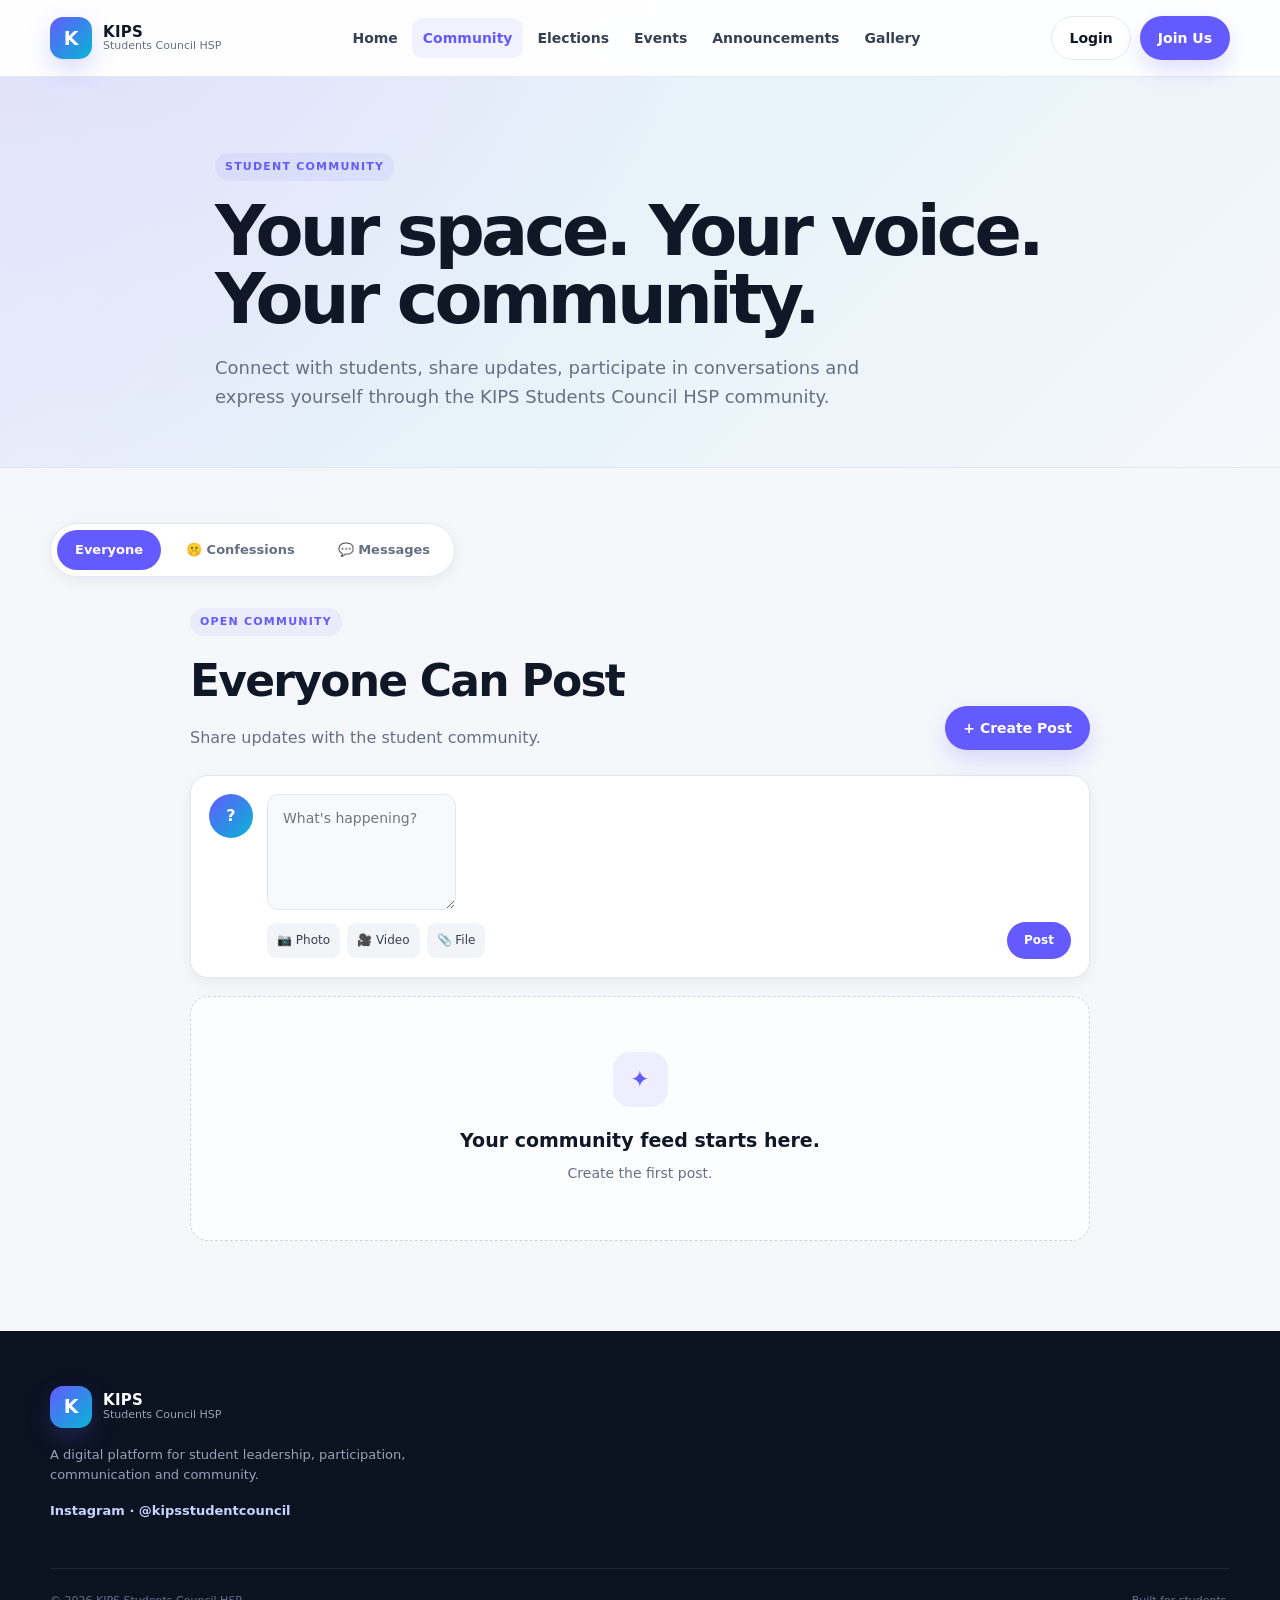
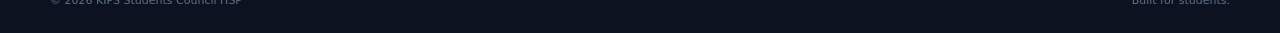
==== commit 0d7d755e: "Update community.html" ====
--- a/community.html
+++ b/community.html
@@ -2,28 +2,16 @@
 <html lang="en">
 <head>
     <meta charset="UTF-8">
-
-    <meta
-        name="viewport"
-        content="width=device-width, initial-scale=1.0"
-    >
+    <meta name="viewport" content="width=device-width, initial-scale=1.0">
 
     <meta
         name="description"
-        content="KIPS Students Council HSP Community — Student posts, discussions and anonymous confessions."
+        content="KIPS Students Council HSP Community"
     >
 
-    <meta
-        name="theme-color"
-        content="#635bff"
-    >
-
     <title>Community — KIPS Students Council HSP</title>
 
-    <link
-        rel="stylesheet"
-        href="css/style.css"
-    >
+    <link rel="stylesheet" href="./css/style.css">
 </head>
 
 <body>
@@ -32,10 +20,7 @@
 
     <div class="container nav-wrap">
 
-        <a
-            href="index.html"
-            class="brand"
-        >
+        <a href="./index.html" class="brand">
             <div class="brand-mark">K</div>
 
             <div class="brand-text">
@@ -44,49 +29,43 @@
             </div>
         </a>
 
-        <nav
-            class="main-nav"
-            id="mainNav"
-        >
-            <a href="index.html">Home</a>
+        <nav class="main-nav" id="mainNav">
+
+            <a href="./index.html">Home</a>
 
             <a
-                href="community.html"
+                href="./community.html"
                 class="active"
             >
                 Community
             </a>
 
-            <a href="elections.html">Elections</a>
-
-            <a href="events.html">Events</a>
-
-            <a href="announcements.html">
-                Announcements
-            </a>
-
-            <a href="gallery.html">Gallery</a>
+            <a href="./elections.html">Elections</a>
+            <a href="./events.html">Events</a>
+            <a href="./announcements.html">Announcements</a>
+            <a href="./gallery.html">Gallery</a>
+
         </nav>
 
         <div class="nav-actions">
 
             <a
-                href="login.html"
+                href="./login.html"
                 class="btn btn-outline"
             >
                 Login
             </a>
 
             <a
-                href="signup.html"
+                href="./signup.html"
                 class="btn btn-primary"
             >
                 Join Us
             </a>
 
             <button
+                id="mobileMenuBtn"
                 class="mobile-menu-btn"
-                id="mobileMenuBtn"
                 type="button"
                 aria-label="Open navigation menu"
                 aria-expanded="false"
@@ -103,8 +82,6 @@
 
 <main>
 
-    <!-- HERO -->
-
     <section class="page-hero">
 
         <div class="container page-hero-content">
@@ -114,15 +91,14 @@
             </span>
 
             <h1>
-                Your space.
-                Your voice.
-                Your community.
+                Your space. Your voice. Your community.
             </h1>
 
             <p>
-                Share what's happening, connect with
-                students and take part in conversations
-                across the KIPS HSP community.
+                Connect with students, share updates,
+                participate in conversations and express
+                yourself through the KIPS Students Council HSP
+                community.
             </p>
 
         </div>
@@ -130,48 +106,33 @@
     </section>
 
 
-    <!-- COMMUNITY -->
-
     <section class="community-section">
 
         <div class="container">
 
             <!-- TABS -->
 
-            <div
-                class="community-tabs"
-                role="tablist"
-                aria-label="Community sections"
-            >
+            <div class="community-tabs">
 
                 <button
+                    type="button"
                     class="community-tab active"
-                    id="everyoneTab"
-                    type="button"
-                    role="tab"
-                    aria-selected="true"
                     data-community-tab="everyone"
                 >
                     Everyone
                 </button>
 
                 <button
+                    type="button"
                     class="community-tab"
-                    id="confessionsTab"
-                    type="button"
-                    role="tab"
-                    aria-selected="false"
                     data-community-tab="confessions"
                 >
                     🤫 Confessions
                 </button>
 
                 <button
+                    type="button"
                     class="community-tab"
-                    id="messagesTab"
-                    type="button"
-                    role="tab"
-                    aria-selected="false"
                     data-community-tab="messages"
                 >
                     💬 Messages
@@ -180,13 +141,12 @@
             </div>
 
 
-            <!-- =====================================
-                 EVERYONE PANEL
-            ====================================== -->
+            <!-- ==============================
+                 EVERYONE
+            =============================== -->
 
             <section
                 class="community-panel"
-                id="everyonePanel"
                 data-community-panel="everyone"
             >
 
@@ -203,25 +163,22 @@
                         </h2>
 
                         <p>
-                            Every registered student can
-                            share with the KIPS student
+                            Share updates with the student
                             community.
                         </p>
 
                     </div>
 
                     <button
+                        type="button"
                         class="btn btn-primary"
                         id="createPostButton"
-                        type="button"
                     >
                         + Create Post
                     </button>
 
                 </div>
 
-
-                <!-- POST COMPOSER -->
 
                 <div
                     class="post-composer"
@@ -237,15 +194,13 @@
                         <textarea
                             id="postText"
                             class="composer-input"
-                            rows="3"
                             placeholder="What's happening?"
-                            maxlength="2000"
+                            rows="4"
                         ></textarea>
 
 
                         <div
                             id="postFileName"
-                            class="selected-file-name"
                             hidden
                         ></div>
 
@@ -294,8 +249,6 @@
                 </div>
 
 
-                <!-- HIDDEN FILE INPUTS -->
-
                 <input
                     type="file"
                     id="postPhotoInput"
@@ -317,12 +270,7 @@
                 >
 
 
-                <!-- FEED -->
-
-                <div
-                    id="communityFeed"
-                    class="community-feed"
-                >
+                <div id="communityFeed">
 
                     <div
                         class="feed-empty"
@@ -338,8 +286,7 @@
                         </h3>
 
                         <p>
-                            Create the first post and it will
-                            appear here.
+                            Create the first post.
                         </p>
 
                     </div>
@@ -349,13 +296,12 @@
             </section>
 
 
-            <!-- =====================================
-                 CONFESSION PANEL
-            ====================================== -->
+            <!-- ==============================
+                 CONFESSIONS
+            =============================== -->
 
             <section
                 class="confession-section"
-                id="confessionsPanel"
                 data-community-panel="confessions"
                 hidden
             >
@@ -373,22 +319,19 @@
                         </h2>
 
                         <p>
-                            Share something with the student
-                            community. You decide whether your
-                            public identity is shown.
+                            Share something with the community
+                            while choosing whether your public
+                            identity is visible.
                         </p>
 
                     </div>
 
                     <div class="confession-badge">
-                        <span>🔐</span>
-                        Identity protected
-                    </div>
-
-                </div>
-
-
-                <!-- INFO CARDS -->
+                        🔐 Identity protected
+                    </div>
+
+                </div>
+
 
                 <div class="confession-info-grid">
 
@@ -399,12 +342,11 @@
                         </div>
 
                         <h3>
-                            Write your confession
+                            Write
                         </h3>
 
                         <p>
-                            Share text, photos or videos
-                            with the student community.
+                            Write your confession and add media.
                         </p>
 
                     </div>
@@ -417,12 +359,11 @@
                         </div>
 
                         <h3>
-                            Choose your identity
+                            Choose identity
                         </h3>
 
                         <p>
-                            Post using your profile or appear
-                            as Anonymous to other students.
+                            Use your profile or post anonymously.
                         </p>
 
                     </div>
@@ -435,20 +376,17 @@
                         </div>
 
                         <h3>
-                            Join the conversation
+                            Participate
                         </h3>
 
                         <p>
-                            Students can like, comment and
-                            report content.
+                            Other students can interact with posts.
                         </p>
 
                     </div>
 
                 </div>
 
-
-                <!-- CONFESSION COMPOSER -->
 
                 <div class="confession-composer">
 
@@ -467,8 +405,8 @@
                         </div>
 
                         <span
+                            id="identityPreview"
                             class="anonymous-preview"
-                            id="identityPreview"
                         >
                             🕶️ Anonymous
                         </span>
@@ -479,13 +417,10 @@
                     <textarea
                         id="confessionText"
                         class="confession-textarea"
+                        placeholder="Write your confession here..."
                         rows="6"
-                        maxlength="3000"
-                        placeholder="Write your confession here..."
                     ></textarea>
 
-
-                    <!-- CONFESSION MEDIA -->
 
                     <div class="confession-media">
 
@@ -527,12 +462,9 @@
 
                     <div
                         id="confessionFileName"
-                        class="selected-file-name"
                         hidden
                     ></div>
 
-
-                    <!-- IDENTITY -->
 
                     <div class="identity-choice">
 
@@ -543,7 +475,7 @@
                             </strong>
 
                             <span>
-                                Choose who can see your name
+                                Choose who can see your name.
                             </span>
 
                         </div>
@@ -564,8 +496,7 @@
                                 </strong>
 
                                 <small>
-                                    Other students can see your
-                                    account.
+                                    Other students can see your account.
                                 </small>
 
                             </span>
@@ -589,9 +520,7 @@
                                 </strong>
 
                                 <small>
-                                    Other students will see
-                                    "Anonymous" instead of your
-                                    identity.
+                                    Other students see Anonymous.
                                 </small>
 
                             </span>
@@ -600,8 +529,6 @@
 
                     </div>
 
-
-                    <!-- ADMIN PRIVACY -->
 
                     <div class="admin-privacy-notice">
 
@@ -616,19 +543,17 @@
                             </strong>
 
                             <p>
-                                Anonymous means your identity is
-                                hidden from other students.
+                                Your identity is hidden from other
+                                students when you post anonymously.
                                 Authorized council administrators
-                                can still see who submitted a
-                                confession for moderation and safety.
+                                can still access the submitter for
+                                moderation and safety.
                             </p>
 
                         </div>
 
                     </div>
 
-
-                    <!-- SUBMIT -->
 
                     <div class="confession-submit-row">
 
@@ -649,8 +574,6 @@
                 </div>
 
 
-                <!-- CONFESSION FEED -->
-
                 <div class="confession-feed-heading">
 
                     <div>
@@ -668,10 +591,7 @@
                 </div>
 
 
-                <div
-                    id="confessionFeed"
-                    class="confession-feed"
-                >
+                <div id="confessionFeed">
 
                     <div
                         class="confession-empty"
@@ -687,8 +607,7 @@
                         </h3>
 
                         <p>
-                            Be the first student to share
-                            something with the community.
+                            Be the first student to share.
                         </p>
 
                     </div>
@@ -698,13 +617,12 @@
             </section>
 
 
-            <!-- =====================================
-                 MESSAGES PANEL
-            ====================================== -->
+            <!-- ==============================
+                 MESSAGES
+            =============================== -->
 
             <section
                 class="community-panel"
-                id="messagesPanel"
                 data-community-panel="messages"
                 hidden
             >
@@ -722,111 +640,48 @@
                         </h2>
 
                         <p>
-                            Private one-to-one messaging will
-                            be connected to student accounts
-                            and Supabase in the next backend step.
+                            Private conversations between students.
                         </p>
 
                     </div>
 
+                </div>
+
+
+                <div class="feed-empty">
+
+                    <div class="feed-empty-icon">
+                        💬
+                    </div>
+
+                    <h3>
+                        Messages
+                    </h3>
+
+                    <p>
+                        The messaging backend will connect this
+                        section to student accounts and real-time
+                        conversations.
+                    </p>
+
                     <a
-                        href="login.html"
+                        href="./login.html"
                         class="btn btn-primary"
                     >
-                        Login to Message
+                        Login
                     </a>
 
                 </div>
 
-
-                <div class="feed-empty">
-
-                    <div class="feed-empty-icon">
-                        💬
-                    </div>
-
-                    <h3>
-                        Private conversations
-                    </h3>
-
-                    <p>
-                        The messaging interface is ready for
-                        the real-time Supabase connection.
-                    </p>
-
-                </div>
-
             </section>
 
         </div>
 
     </section>
 
-
-    <!-- GUIDELINES -->
-
-    <section class="section section-alt">
-
-        <div class="container split-section">
-
-            <div>
-
-                <span class="eyebrow">
-                    COMMUNITY GUIDELINES
-                </span>
-
-                <h2>
-                    Keep this space safe for everyone.
-                </h2>
-
-                <p>
-                    Students can express themselves, but
-                    posts and confessions must follow the
-                    council's community rules.
-                </p>
-
-                <p>
-                    Content can be reported, and authorized
-                    administrators can review reported material
-                    and moderation information.
-                </p>
-
-            </div>
-
-
-            <div class="stats-panel">
-
-                <div class="stat">
-                    <strong>01</strong>
-                    <span>Respect Others</span>
-                </div>
-
-                <div class="stat">
-                    <strong>02</strong>
-                    <span>No Harassment</span>
-                </div>
-
-                <div class="stat">
-                    <strong>03</strong>
-                    <span>Report Problems</span>
-                </div>
-
-                <div class="stat">
-                    <strong>04</strong>
-                    <span>Admin Moderation</span>
-                </div>
-
-            </div>
-
-        </div>
-
-    </section>
-
 </main>
 
 
-<!-- FOOTER -->
-
 <footer class="site-footer">
 
     <div class="container footer-grid">
@@ -834,7 +689,7 @@
         <div>
 
             <a
-                href="index.html"
+                href="./index.html"
                 class="brand footer-brand"
             >
 
@@ -865,56 +720,6 @@
 
         </div>
 
-
-        <div class="footer-links">
-
-            <div>
-
-                <h4>Platform</h4>
-
-                <a href="community.html">
-                    Community
-                </a>
-
-                <a href="messages.html">
-                    Messages
-                </a>
-
-                <a href="elections.html">
-                    Elections
-                </a>
-
-                <a href="events.html">
-                    Events
-                </a>
-
-            </div>
-
-
-            <div>
-
-                <h4>Council</h4>
-
-                <a href="about.html">
-                    About
-                </a>
-
-                <a href="council.html">
-                    Council
-                </a>
-
-                <a href="announcements.html">
-                    Announcements
-                </a>
-
-                <a href="gallery.html">
-                    Gallery
-                </a>
-
-            </div>
-
-        </div>
-
     </div>
 
 
@@ -934,7 +739,9 @@
 </footer>
 
 
-<script src="js/app.js"></script>
+<!-- IMPORTANT: script uses ./js/app.js -->
+
+<script src="./js/app.js"></script>
 
 </body>
 </html>
